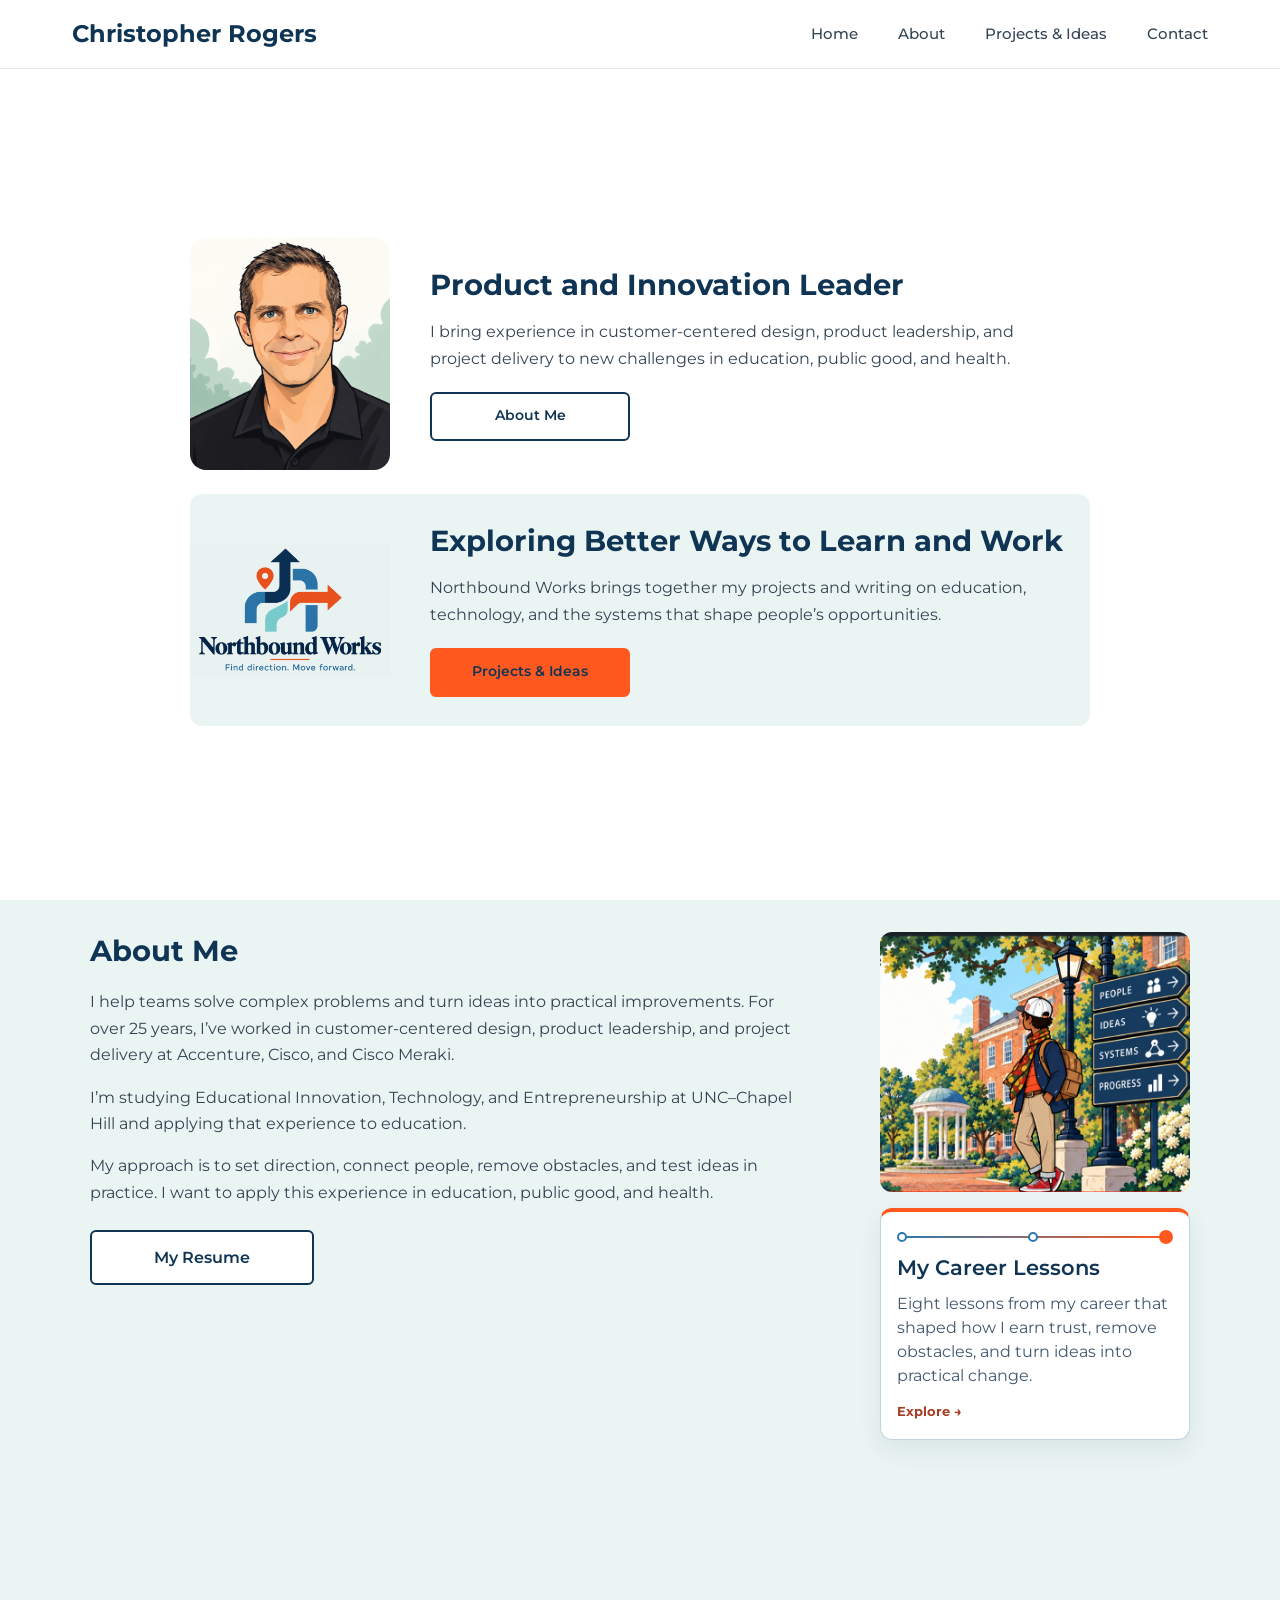
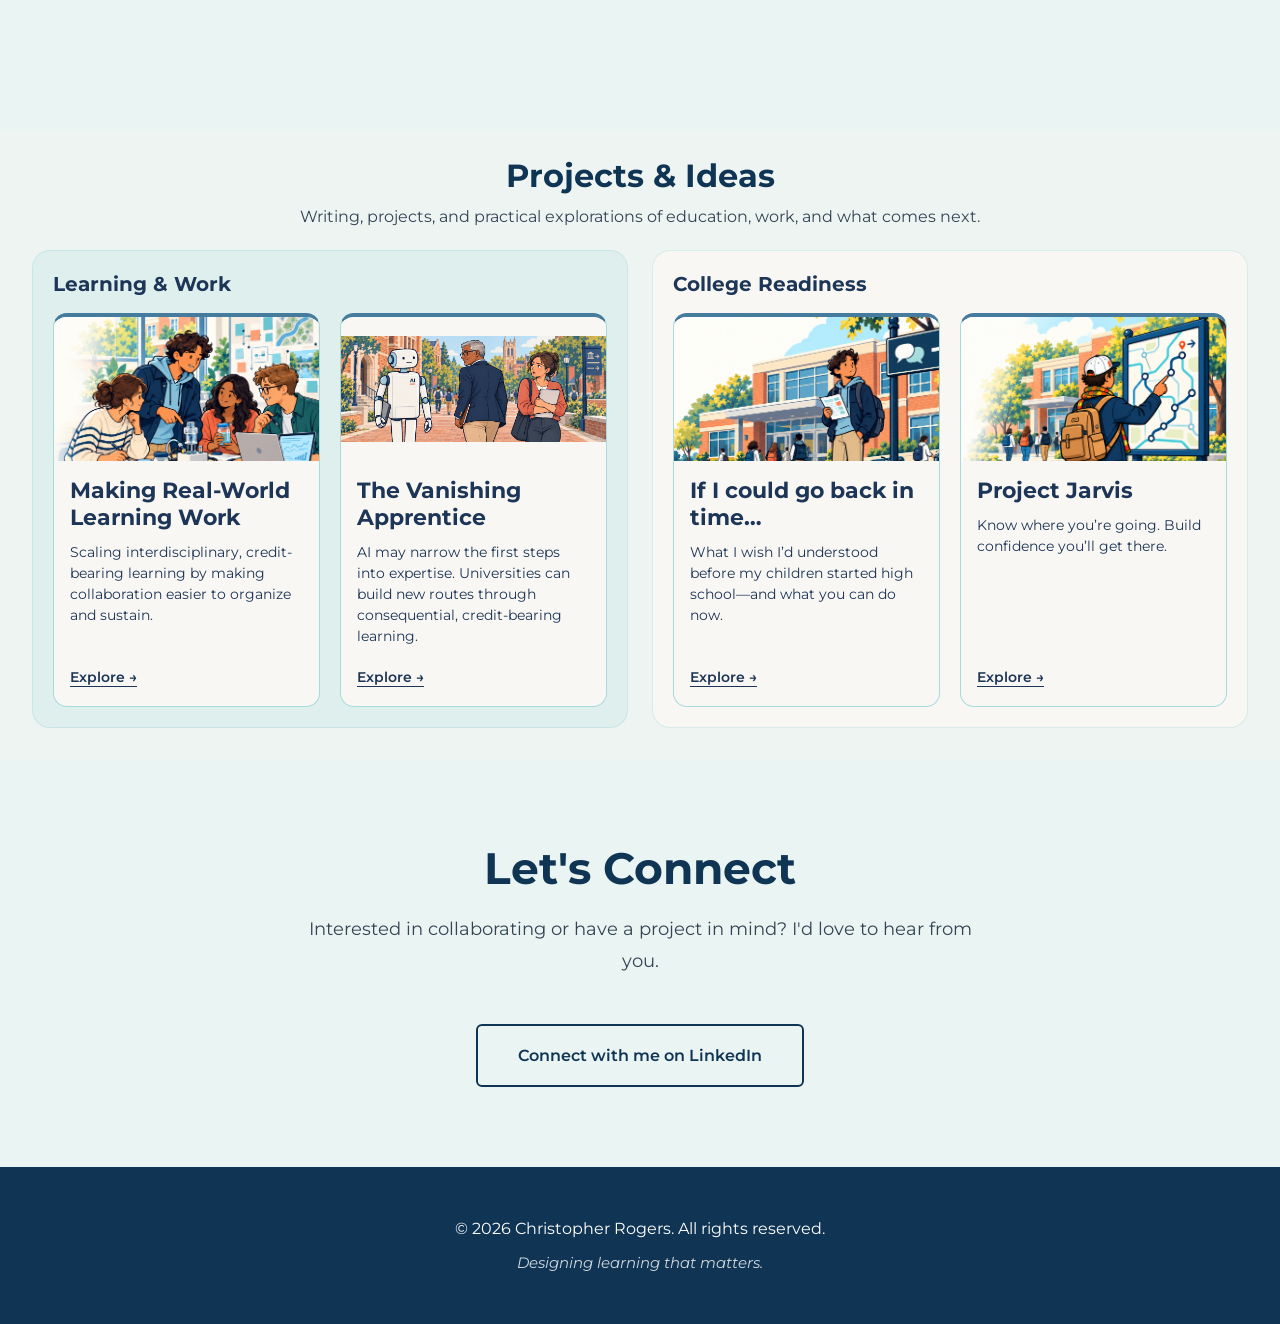
==== index.html @ 9d694666 "Remove course milestone references from portfolio and brochures" ====
<!DOCTYPE html>
<html lang="en">
<head>
    <meta charset="UTF-8">
    <meta name="viewport" content="width=device-width, initial-scale=1.0">
    <title>Christopher Rogers — Product and Innovation Leader | Northbound Works</title>
    <link rel="stylesheet" href="style.css?v=about-career-lessons-1">
    <link rel="stylesheet" href="article.css">
    <!-- Google Fonts as fallbacks -->
    <link rel="preconnect" href="https://fonts.googleapis.com">
    <link rel="preconnect" href="https://fonts.gstatic.com" crossorigin>
    <link href="https://fonts.googleapis.com/css2?family=Montserrat:wght@400;500;600;700&display=swap" rel="stylesheet">
<link rel="stylesheet" href="writing-feature.css">
<link rel="stylesheet" href="work.css?v=overview-fit-1"><link rel="stylesheet" href="real-world-learning.css"><link rel="stylesheet" href="jarvis-editorial.css"></head>
<body>
    <!-- Navigation -->
    <nav class="navbar">
        <div class="nav-container">
            <a href="#home" class="logo">Christopher Rogers</a>
            <ul class="nav-menu">
                <li><a href="#home">Home</a></li>
                <li><a href="#about">About</a></li>
                <li><a href="#work">Projects &amp; Ideas</a></li>
                <li><a href="#contact">Contact</a></li>
            </ul>
        </div>
    </nav>

    <!-- Hero Section -->
<section id="home" class="hero">
        <div class="hero-layout">
            <div class="hero-content">
                <h1 class="personal-heading">Product and Innovation Leader</h1>

                <p class="hero-subtitle">
                    I bring experience in customer-centered design, product leadership, and project delivery
                    to new challenges in education, public good, and health.
                </p>

                <div class="hero-cta">
                    <a href="#about" class="btn-secondary">About Me</a>
                </div>

            </div>

            <div class="hero-identity">
                <img src="images/Me.png" alt="Illustrated portrait of Chris Rogers" class="hero-portrait">

            </div>

                <div class="hero-brand">
                    <img src="images/New Logo. New Phrase PNG.png" alt="Northbound Works. Find direction. Move forward." class="hero-logo">
                    <div class="hero-brand-copy">
                        <h2 class="brand-heading">Exploring Better Ways to Learn and Work</h2>
                        <p>Northbound Works brings together my projects and writing on education, technology, and the systems that shape people’s opportunities.</p>
                        <div class="hero-cta">
                            <a href="#work" class="btn-primary">Projects &amp; Ideas</a>
                        </div>
                    </div>
                </div>
        </div>
    </section>

    <!-- About Section -->
<section id="about" class="about-section">
        <div class="container">
            <div class="northbound-about">
<div class="about-text">
                    <h2 class="about-heading">About Me</h2>

                    <p>I help teams solve complex problems and turn ideas into practical improvements. For over 25 years, I’ve worked in customer-centered design, product leadership, and project delivery at Accenture, Cisco, and Cisco Meraki.</p>
                    <p>I’m studying Educational Innovation, Technology, and Entrepreneurship at UNC–Chapel Hill and applying that experience to education.</p>
                    <p>My approach is to set direction, connect people, remove obstacles, and test ideas in practice. I want to apply this experience in education, public good, and health.</p>
                <div class="about-projects-cta">
                    <a href="resume.html" class="btn-secondary">My Resume</a>
                </div>
                </div>

                <div class="about-career">
                    <img src="images/New Student Pose. New Sign Labels PNG.png" alt="A student on campus beside signs for people, ideas, systems, and progress." class="about-campus" loading="lazy">
                    <a
                    href="finding-my-way-north.html"
                    class="about-journey-card"
                    aria-label="Explore My Career Lessons, eight lessons from my career"
                >
                    <span class="about-journey-route" aria-hidden="true">
                        <span></span>
                        <span></span>
                        <span></span>
                    </span>
                    <span class="about-journey-title">My Career Lessons</span>
                    <span class="about-journey-description">Eight lessons from my career that shaped how I earn trust, remove obstacles, and turn ideas into practical change.</span>
                    <span class="about-journey-cta">Explore →</span>
                    </a>
                </div>


            </div>

        </div>
    </section>
   <!-- Writing Section -->
<section id="work" class="work-section"><span id="writing" class="legacy-anchor" aria-hidden="true"></span><span id="portfolio" class="legacy-anchor" aria-hidden="true"></span><div class="container"><h2 class="section-title">Projects &amp; Ideas</h2><p class="section-description">Writing, projects, and practical explorations of education, work, and what comes next.</p><div class="work-groups">
<div class="work-group learning-work" role="group" aria-labelledby="learning-work-heading"><h3 class="work-group-heading" id="learning-work-heading">Learning &amp; Work</h3><div class="work-grid">
<article class="work-item"><a class="work-card" href="making-real-world-learning-work.html"><div class="work-image water-preview"><img src="images/real-world-learning-team.png" alt="An interdisciplinary student team collaborating on community water quality." loading="lazy"></div><div class="work-copy"><h3>Making Real-World Learning Work</h3><p>Scaling interdisciplinary, credit-bearing learning by making collaboration easier to organize and sustain.</p><span class="work-cta">Explore →</span></div></a></article>

<article class="work-item"><a class="work-card" href="the-vanishing-apprentice.html"><div class="work-image"><img src="images/vanishing-apprentice.png" alt="A senior leader turns toward AI while an early-career colleague notices the diverted attention." loading="lazy" style="object-fit:contain"></div><div class="work-copy"><h3>The Vanishing Apprentice</h3><p>AI may narrow the first steps into expertise. Universities can build new routes through consequential, credit-bearing learning.</p><span class="work-cta">Explore →</span></div></a></article>
</div></div>
<div class="work-group college-readiness" role="group" aria-labelledby="college-readiness-heading"><h3 class="work-group-heading" id="college-readiness-heading">College Readiness</h3><div class="work-grid">
<article class="work-item"><a class="work-card" href="the-counselors-dilemma.html"><div class="work-image school-preview"><img src="images/high-school-pathways.png" alt="A high school student considering their next steps." loading="lazy"></div><div class="work-copy"><h3>If I could go back in time…</h3><p>What I wish I’d understood before my children started high school—and what you can do now.</p><span class="work-cta">Explore →</span></div></a></article>
<article class="work-item"><a class="work-card" href="project-jarvis.html"><div class="work-image jarvis-preview"><img src="images/jarvis-pathways-hero.png" alt="Project Jarvis: a student navigating possible academic routes." loading="lazy"></div><div class="work-copy"><h3>Project Jarvis</h3><p>Know where you’re going. Build confidence you’ll get there.</p><span class="work-cta">Explore →</span></div></a></article>
</div></div></div></div></section>
    <!-- Portfolio Section -->


    <!-- Contact Section -->
    <section id="contact" class="contact-section">
        <div class="container">
            <h2 class="section-title">Let's Connect</h2>
            <p class="section-description">
                Interested in collaborating or have a project in mind? I'd love to hear from you.
            </p>

            <p class="contact-action">
                <a class="btn-secondary" href="https://www.linkedin.com/in/christopher-rogers-7a0619/" target="_blank" rel="noopener noreferrer">Connect with me on LinkedIn</a>
            </p>
        </div>
    </section>

    <!-- Footer -->
    <footer class="footer">
        <div class="container">
            <p>&copy; 2026 Christopher Rogers. All rights reserved.</p>
            <p class="footer-tagline">Designing learning that matters.</p>
        </div>
    </footer>

<script>
// Keep section navigation aligned with the actual responsive header height.
const siteNavigation = document.querySelector('.navbar');
new ResizeObserver(() => document.documentElement.style.setProperty('--nav-height', siteNavigation.getBoundingClientRect().height + 'px')).observe(siteNavigation, { box: 'border-box' });
</script>
</body>
</html>
---- style.css ----
/* ===========================
   COLOR PALETTE & TYPOGRAPHY
   =========================== */

:root {
    /* Northbound Works palette */
    --navy: #103554;
    --blue: #2D79AD;
    --teal: #80CDD0;
    --orange: #FF591F;
    --ivory: #FAF8F0;

    /* Connect the palette to the existing template */
    --cream: #FFFFFF;
    --beige: #EAF4F2;
    --dark-gray: #344454;
    --charcoal: var(--navy);
    --accent: var(--orange);

    /* Typography */
    --font-headline: 'Montserrat', sans-serif;
    --font-body: 'Montserrat', sans-serif;

    /* Spacing */
    --section-padding: 5rem;
    --container-width: 1200px;
}

/* ===========================
   RESET & BASE STYLES
   =========================== */

* {
    margin: 0;
    padding: 0;
    box-sizing: border-box;
}

html {
    scroll-behavior: smooth;
    font-size: 16px;
}

body {
    font-family: var(--font-body);
    color: var(--dark-gray);
    background-color: var(--cream);
    line-height: 1.7;
    overflow-x: hidden;
}

h1, h2, h3, h4, h5, h6 {
    font-family: var(--font-headline);
    color: var(--charcoal);
    line-height: 1.3;
    font-weight: 700;
}

a {
    text-decoration: none;
    color: inherit;
}

.container {
    max-width: var(--container-width);
    margin: 0 auto;
    padding: 0 2rem;
}

/* ===========================
   NAVIGATION
   =========================== */

.navbar {
    position: fixed;
    top: 0;
    left: 0;
    right: 0;
    background-color: rgba(255, 252, 242, 0.95);
    backdrop-filter: blur(10px);
    padding: 1.25rem 0;
    z-index: 1000;
    border-bottom: 1px solid rgba(64, 61, 57, 0.1);
    transition: all 0.3s ease;
}

.nav-container {
    max-width: var(--container-width);
    margin: 0 auto;
    padding: 0 2rem;
    display: flex;
    justify-content: space-between;
    align-items: center;
}

.logo {
    font-family: var(--font-headline);
    font-size: 1.5rem;
    font-weight: 700;
    color: var(--charcoal);
    transition: color 0.3s;
}

.logo:hover {
    color: var(--accent);
}

.nav-menu {
    display: flex;
    list-style: none;
    gap: 2.5rem;
}

.nav-menu a {
    font-family: var(--font-body);
    font-weight: 500;
    font-size: 0.95rem;
    color: var(--dark-gray);
    transition: color 0.3s;
    position: relative;
}

.nav-menu a::after {
    content: '';
    position: absolute;
    bottom: -5px;
    left: 0;
    width: 0;
    height: 2px;
    background-color: var(--accent);
    transition: width 0.3s;
}

.nav-menu a:hover {
    color: var(--accent);
}

.nav-menu a:hover::after {
    width: 100%;
}

/* ===========================
   HERO SECTION
   =========================== */

.hero {
    min-height: 100vh;
    display: flex;
    flex-direction: column;
    justify-content: center;
    align-items: center;
    text-align: center;
    padding: 8rem 2rem 4rem;
    background: linear-gradient(135deg, var(--cream) 0%, var(--beige) 100%);
    position: relative;
}

.hero-content {
    max-width: 900px;
}

.hero-title {
    font-size: 3.5rem;
    margin-bottom: 1.5rem;
    color: var(--charcoal);
    animation: fadeInUp 1s ease-out;
}

.hero-subtitle {
    font-size: 1.4rem;
    font-weight: 400;
    color: var(--dark-gray);
    margin-bottom: 3rem;
    animation: fadeInUp 1s ease-out 0.2s backwards;
}

.hero-cta {
    display: flex;
    gap: 1.5rem;
    justify-content: center;
    flex-wrap: wrap;
    animation: fadeInUp 1s ease-out 0.4s backwards;
}

/* Scroll Indicator */
.scroll-indicator {
    position: absolute;
    bottom: 3rem;
    left: 50%;
    transform: translateX(-50%);
    display: flex;
    flex-direction: column;
    align-items: center;
    gap: 0.5rem;
    color: var(--dark-gray);
    font-size: 0.85rem;
    opacity: 0.7;
}

.scroll-arrow {
    animation: bounce 2s infinite;
    font-size: 1.5rem;
}

@keyframes bounce {
    0%, 20%, 50%, 80%, 100% {
        transform: translateY(0);
    }
    40% {
        transform: translateY(10px);
    }
    60% {
        transform: translateY(5px);
    }
}

@keyframes fadeInUp {
    from {
        opacity: 0;
        transform: translateY(30px);
    }
    to {
        opacity: 1;
        transform: translateY(0);
    }
}

/* ===========================
   BUTTONS
   =========================== */

.btn-primary,
.btn-secondary {
    display: inline-block;
    padding: 1rem 2.5rem;
    font-family: var(--font-body);
    font-weight: 600;
    font-size: 1rem;
    border-radius: 6px;
    transition: all 0.3s ease;
    cursor: pointer;
    border: 2px solid transparent;
}

.btn-primary {
    background-color: var(--accent);
    color: var(--cream);
    border-color: var(--accent);
}

.btn-primary:hover {
    background-color: transparent;
    color: var(--accent);
    border-color: var(--accent);
}

.btn-secondary {
    background-color: transparent;
    color: var(--charcoal);
    border-color: var(--charcoal);
}

.btn-secondary:hover {
    background-color: var(--charcoal);
    color: var(--cream);
}

/* ===========================
   SECTION STYLES
   =========================== */

section {
    padding: var(--section-padding) 0;
}

.section-title {
    font-size: 2.75rem;
    margin-bottom: 1rem;
    text-align: center;
    color: var(--charcoal);
}

.section-description {
    text-align: center;
    font-size: 1.15rem;
    color: var(--dark-gray);
    max-width: 700px;
    margin: 0 auto 3rem;
}

/* ===========================
   ABOUT SECTION
   =========================== */

.about-section {
    background-color: var(--cream);
}

.about-content {
    display: grid;
    grid-template-columns: 2fr 1fr;
    gap: 4rem;
    margin-top: 3rem;
}

.about-text .lead {
    font-size: 1.35rem;
    font-weight: 500;
    color: var(--charcoal);
    margin-bottom: 1.5rem;
    line-height: 1.6;
}

.about-text p {
    margin-bottom: 1.5rem;
    font-size: 1.05rem;
}

.about-stats {
    display: flex;
    flex-direction: column;
    gap: 2rem;
}

.stat-item {
    background-color: rgba(204, 197, 185, 0.3);
    padding: 2rem;
    border-radius: 12px;
    text-align: center;
    border-left: 4px solid var(--accent);
}

.stat-number {
    display: block;
    font-family: var(--font-headline);
    font-size: 2.5rem;
    font-weight: 700;
    color: var(--accent);
    margin-bottom: 0.5rem;
}

.stat-label {
    display: block;
    font-size: 0.95rem;
    color: var(--dark-gray);
    font-weight: 500;
}

/* ===========================
   EXPERTISE SECTION
   =========================== */

.expertise-section {
    background-color: var(--beige);
}

.expertise-grid {
    display: grid;
    grid-template-columns: repeat(auto-fit, minmax(320px, 1fr));
    gap: 2rem;
    margin-top: 3rem;
}

.expertise-card {
    background-color: var(--cream);
    padding: 2.5rem;
    border-radius: 12px;
    transition: all 0.3s ease;
    border: 2px solid transparent;
}

.expertise-card:hover {
    transform: translateY(-5px);
    border-color: var(--accent);
    box-shadow: 0 10px 30px rgba(37, 36, 34, 0.1);
}

.expertise-icon {
    font-size: 3rem;
    margin-bottom: 1.5rem;
}

.expertise-card h3 {
    font-size: 1.4rem;
    margin-bottom: 1rem;
    color: var(--charcoal);
}

.expertise-card p {
    color: var(--dark-gray);
    line-height: 1.6;
}

/* Skills Section */
.skills-section {
    margin-top: 4rem;
    text-align: center;
}

.subsection-title {
    font-size: 1.8rem;
    color: var(--charcoal);
    margin-bottom: 2rem;
}

.skills-list {
    display: flex;
    flex-wrap: wrap;
    gap: 1rem;
    justify-content: center;
    max-width: 900px;
    margin: 0 auto;
}

.skill-tag {
    background-color: var(--cream);
    color: var(--dark-gray);
    padding: 0.75rem 1.5rem;
    border-radius: 50px;
    font-size: 0.95rem;
    font-weight: 500;
    border: 2px solid var(--cream);
    transition: all 0.3s ease;
}

.skill-tag:hover {
    border-color: var(--accent);
    background-color: rgba(235, 94, 40, 0.1);
}

/* ===========================
   PORTFOLIO SECTION
   =========================== */

.portfolio-section {
    background-color: var(--cream);
}

.portfolio-grid {
    display: grid;
    grid-template-columns: repeat(auto-fit, minmax(450px, 1fr));
    gap: 3rem;
    margin-top: 3rem;
}

.portfolio-item {
    background-color: var(--cream);
    border-radius: 12px;
    overflow: hidden;
    border: 2px solid var(--beige);
    transition: all 0.3s ease;
}

.portfolio-item:hover {
    transform: translateY(-8px);
    box-shadow: 0 15px 40px rgba(37, 36, 34, 0.15);
    border-color: var(--accent);
}

.portfolio-image {
    height: 250px;
    background: linear-gradient(135deg, var(--beige) 0%, var(--cream) 100%);
    display: flex;
    align-items: center;
    justify-content: center;
    border-bottom: 2px solid var(--beige);
}

.project-placeholder {
    font-size: 1.2rem;
    color: var(--dark-gray);
    opacity: 0.5;
    font-weight: 500;
}

.portfolio-content {
    padding: 2rem;
}

.portfolio-content h3 {
    font-size: 1.5rem;
    margin-bottom: 0.5rem;
    color: var(--charcoal);
}

.project-type {
    font-size: 0.9rem;
    color: var(--accent);
    font-weight: 600;
    margin-bottom: 1rem;
    text-transform: uppercase;
    letter-spacing: 0.5px;
}

.project-description {
    color: var(--dark-gray);
    margin-bottom: 1.5rem;
    line-height: 1.7;
}

.project-tags {
    display: flex;
    gap: 0.75rem;
    flex-wrap: wrap;
}

.project-tags span {
    background-color: rgba(204, 197, 185, 0.4);
    color: var(--dark-gray);
    padding: 0.4rem 1rem;
    border-radius: 20px;
    font-size: 0.85rem;
    font-weight: 500;
}

/* ===========================
   CONTACT SECTION
   =========================== */

.contact-section {
    background-color: var(--beige);
}

.contact-content {
    display: grid;
    grid-template-columns: 1fr 1.5fr;
    gap: 4rem;
    margin-top: 3rem;
}

.contact-info {
    display: flex;
    flex-direction: column;
    gap: 2rem;
}

.contact-method {
    display: flex;
    gap: 1.5rem;
    align-items: flex-start;
}

.contact-icon {
    font-size: 2rem;
    flex-shrink: 0;
}

.contact-method h4 {
    font-size: 1.1rem;
    margin-bottom: 0.5rem;
    color: var(--charcoal);
}

.contact-method a {
    color: var(--accent);
    transition: opacity 0.3s;
}

.contact-method a:hover {
    opacity: 0.7;
    text-decoration: underline;
}

/* Contact Form */
.contact-form-wrapper {
    background-color: var(--cream);
    padding: 2.5rem;
    border-radius: 12px;
    border: 2px solid rgba(64, 61, 57, 0.1);
}

.form-note {
    font-size: 0.9rem;
    color: var(--dark-gray);
    margin-bottom: 2rem;
    opacity: 0.8;
}

.form-row {
    display: grid;
    grid-template-columns: 1fr 1fr;
    gap: 1.5rem;
}

.form-group {
    margin-bottom: 1.5rem;
}

.form-group label {
    display: block;
    margin-bottom: 0.5rem;
    font-weight: 600;
    color: var(--charcoal);
}

.form-group input,
.form-group textarea {
    width: 100%;
    padding: 0.9rem;
    border: 2px solid var(--beige);
    border-radius: 6px;
    font-family: var(--font-body);
    font-size: 1rem;
    background-color: var(--cream);
    color: var(--dark-gray);
    transition: border-color 0.3s;
}

.form-group input:focus,
.form-group textarea:focus {
    outline: none;
    border-color: var(--accent);
}

.contact-form button {
    width: 100%;
    border: none;
}

/* ===========================
   FOOTER
   =========================== */

.footer {
    background-color: var(--charcoal);
    color: var(--cream);
    padding: 2.5rem 0;
    text-align: center;
}

.footer p {
    margin: 0.5rem 0;
}

.footer-tagline {
    font-style: italic;
    opacity: 0.8;
    font-size: 0.95rem;
}

/* ===========================
   RESPONSIVE DESIGN
   =========================== */

@media (max-width: 1024px) {
    .about-content,
    .contact-content {
        grid-template-columns: 1fr;
    }
    
    .portfolio-grid {
        grid-template-columns: 1fr;
    }
}

@media (max-width: 768px) {
    :root {
        --section-padding: 3rem;
    }
    
    .nav-menu {
        gap: 1.5rem;
        font-size: 0.9rem;
    }
    
    .hero-title {
        font-size: 2.5rem;
    }
    
    .hero-subtitle {
        font-size: 1.15rem;
    }
    
    .section-title {
        font-size: 2.2rem;
    }
    
    .expertise-grid {
        grid-template-columns: 1fr;
    }
    
    .form-row {
        grid-template-columns: 1fr;
    }
    
    .about-stats {
        flex-direction: row;
        flex-wrap: wrap;
    }
    
    .stat-item {
        flex: 1;
        min-width: 150px;
    }
}

@media (max-width: 480px) {
    .hero {
        padding: 6rem 1.5rem 3rem;
    }
    
    .hero-title {
        font-size: 2rem;
    }
    
    .hero-cta {
        flex-direction: column;
        align-items: center;
        width: 100%;
    }
    
    .btn-primary,
    .btn-secondary {
        width: 100%;
    }
    
    .nav-menu {
        flex-wrap: wrap;
        justify-content: center;
        gap: 1rem;
    }
}
/* Northbound finishing touches */
.navbar {
    background-color: rgba(255, 255, 255, 0.97);
    border-bottom-color: #DFE9EC;
}

.hero {
    background: #FFFFFF;
}

.about-section {
    background-color: var(--ivory);
}

.stat-item,
.project-tags span {
    background-color: #EAF4F2;
}

.stat-number,
.project-type,
.contact-method a,
.nav-menu a:hover {
    color: #23658F;
}

.btn-primary {
    color: var(--navy);
}

.btn-primary:hover {
    background-color: var(--navy);
    border-color: var(--navy);
    color: #FFFFFF;
}

.skill-tag:hover {
    background-color: #EAF4F2;
}

a:focus-visible,
button:focus-visible {
    outline: 3px solid var(--blue);
    outline-offset: 4px;
}
/* Northbound opening layout */
.hero {
    min-height: auto;
    padding: 8rem 2rem 3rem;
    text-align: left;
}

.hero-layout {
    display: grid;
    grid-template-columns: minmax(0, 0.9fr) minmax(0, 1.1fr);
    align-items: center;
    gap: 3rem;
    width: 100%;
    max-width: var(--container-width);
    margin: 0 auto;
}

.hero-content {
    min-width: 0;
}

.brand-heading {
    margin: 0 0 1.5rem;
    line-height: 1;
}

.hero-logo {
    display: block;
    width: 100%;
    height: auto;
}

.hero-subtitle {
    font-size: 1.1rem;
    line-height: 1.7;
    margin-bottom: 1.5rem;
    animation: none;
}

.hero-cta {
    justify-content: center;
    gap: 1rem;
    animation: none;
}

.hero-cta a {
    display: flex;
    align-items: center;
    justify-content: center;
    width: 15rem;
    max-width: 100%;
    padding: 0.9rem 1.5rem;
    text-align: center;
}

.hero-art {
    display: block;
    width: 100%;
    height: auto;
    border-radius: 16px;
}

section[id] {
    scroll-margin-top: 6rem;
}

/* Stack the layout on smaller screens */
@media (max-width: 800px) {
    .navbar {
        position: sticky;
    }

    .nav-container {
        flex-direction: column;
        gap: 0.75rem;
    }

    .nav-menu {
        flex-wrap: wrap;
        justify-content: center;
        gap: 0.6rem 1.2rem;
    }

    .hero {
        padding: 2rem 1.5rem 3rem;
    }

    .hero-layout {
        grid-template-columns: 1fr;
        gap: 2rem;
    }

    .hero-logo {
        max-width: 450px;
        margin: 0 auto;
    }

    section[id] {
        scroll-margin-top: 10rem;
    }
}
/* Northbound About section */
.northbound-about .about-text .about-statement {
    font-family: var(--font-body);
    font-size: 1.05rem;
    font-weight: 700;
    line-height: 1.7;
    color: var(--navy);
    margin-bottom: 1.5rem;
}

.northbound-about .about-text .about-closing {
    border-left: 3px solid var(--orange);
    padding-left: 1rem;
    margin-top: 1.5rem;
    font-family: var(--font-headline);
    font-size: clamp(1.2rem, 2.5vw, 1.5rem);
    font-weight: 600;
    line-height: 1.45;
    color: var(--navy);
}

.northbound-about {
    display: grid;
    grid-template-columns: minmax(0, 320px) minmax(0, 1fr);
    grid-template-areas:
        "portrait copy"
        "journey copy"
        "journey projects";
    column-gap: 3rem;
    row-gap: 1.25rem;
    align-items: start;
}

.about-portrait {
    grid-area: portrait;
    display: block;
    width: 100%;
    height: auto;
    border-radius: 16px;
}

.northbound-about .about-text {
    grid-area: copy;
}

.about-projects-cta {
    display: flex;
    flex-wrap: wrap;
    gap: 1rem;
    grid-area: projects;
    align-self: end;
    justify-self: start;
}

.about-journey-card {
    grid-area: journey;
    align-self: end;
    display: flex;
    flex-direction: column;
    align-items: flex-start;
    gap: 0.75rem;
    padding: 1.25rem;
    color: var(--navy);
    text-decoration: none;
    background: #FFFFFF;
    border: 1px solid #BFD4DC;
    border-top: 4px solid var(--orange);
    border-radius: 12px;
    box-shadow: 0 10px 24px rgba(29, 53, 87, 0.08);
    transition: transform 180ms ease, box-shadow 180ms ease, border-color 180ms ease;
}

.about-journey-card:hover {
    color: var(--navy);
    border-color: var(--blue);
    border-top-color: var(--orange);
    transform: translateY(-2px);
    box-shadow: 0 14px 30px rgba(29, 53, 87, 0.13);
}

.about-journey-label {
    font-size: 0.68rem;
    font-weight: 700;
    line-height: 1.35;
    letter-spacing: 0.09em;
    color: #23658F;
}

.about-journey-route {
    position: relative;
    display: flex;
    align-items: center;
    justify-content: space-between;
    width: 100%;
    min-height: 18px;
}

.about-journey-route::before {
    content: '';
    position: absolute;
    top: 50%;
    right: 5px;
    left: 5px;
    height: 2px;
    background: linear-gradient(90deg, var(--blue), var(--orange));
    transform: translateY(-50%);
}

.about-journey-route span {
    position: relative;
    z-index: 1;
    width: 10px;
    height: 10px;
    background: #FFFFFF;
    border: 2px solid var(--blue);
    border-radius: 50%;
}

.about-journey-route span:last-child {
    width: 14px;
    height: 14px;
    background: var(--orange);
    border-color: var(--orange);
}

.about-journey-title {
    font-family: var(--font-headline);
    font-size: 1.35rem;
    font-weight: 600;
    line-height: 1.2;
}

.about-journey-description {
    font-size: 0.86rem;
    line-height: 1.55;
    color: #40576E;
}

.about-journey-cta {
    margin-top: 0.15rem;
    font-size: 0.82rem;
    font-weight: 700;
    color: #A63E25;
}

.about-heading {
    font-size: 2.75rem;
    margin-bottom: 1.25rem;
    color: var(--navy);
}

.northbound-about .about-text p:last-child {
    margin-bottom: 0;
}

.approach-grid {
    display: grid;
    grid-template-columns: repeat(3, minmax(0, 1fr));
    gap: 1.5rem;
    margin-top: 3rem;
}

.approach-card {
    background: #FFFFFF;
    border-top: 4px solid var(--blue);
    border-radius: 12px;
    padding: 1.75rem;
}

.approach-card:nth-child(2) {
    border-top-color: var(--teal);
}

.approach-card:nth-child(3) {
    border-top-color: var(--orange);
}

.approach-card h3 {
    color: var(--navy);
    font-size: 1.75rem;
    margin-bottom: 0.75rem;
}

.approach-card p {
    font-size: 1rem;
    line-height: 1.7;
}

@media (max-width: 800px) {
    .northbound-about {
        grid-template-columns: 1fr;
        grid-template-areas:
            "portrait"
            "copy"
            "journey"
            "projects";
        gap: 2rem;
    }

    .about-portrait {
        max-width: 300px;
        margin: 0 auto;
    }

    .about-heading {
        font-size: 2.2rem;
    }

    .about-journey-card {
        width: 100%;
        max-width: 420px;
        margin: 0 auto;
    }

    .about-projects-cta {
        justify-self: center;
    }

    .approach-grid {
        grid-template-columns: 1fr;
    }
}
/* Compact desktop layout */
/* Northbound typography and balanced layout */
:root {
    --font-headline: 'Montserrat', sans-serif;
    --font-body: 'Montserrat', sans-serif;
}

.about-section {
    background: #EAF4F2;
}

.about-heading {
    font-size: 2rem;
}

.approach-card {
    background: #FFFFFF;
}

@media (min-width: 1000px) {
    #about { min-height: calc(100svh - 6rem); }

    .navbar {
        padding: 0.85rem 0;
    }

    .hero {
        padding: 6.5rem 2rem 2.5rem;
    }

    .hero-layout {
        max-width: 1100px;
        grid-template-columns: minmax(0, 1fr) minmax(0, 1fr);
        gap: 3rem;
    }

    .hero-logo {
        max-width: 330px;
        margin: 0 auto;
    }

    .brand-heading {
        margin-bottom: 1.25rem;
    }

    .hero-art {
        width: 100%;
        max-width: 480px;
        justify-self: center;
    }

    .hero-subtitle {
        font-size: 1rem;
        line-height: 1.65;
        margin-bottom: 1.25rem;
    }

    .hero-cta {
        justify-content: center;
    }

    .hero-cta a {
        padding: 0.8rem 1.25rem;
    }

    .about-section {
        padding: 2.5rem 0;
    }

    .northbound-about {
        grid-template-columns: 220px minmax(0, 1fr);
        column-gap: 2.5rem;
        row-gap: 1.25rem;
    }

    .about-heading {
        font-size: 2rem;
        margin-bottom: 1rem;
    }

    .northbound-about .about-text .about-statement,
    .northbound-about .about-text p {
        font-size: 1rem;
        line-height: 1.65;
        margin-bottom: 1rem;
    }

    .approach-grid {
        margin-top: 2rem;
        gap: 1.5rem;
    }

    .approach-card {
        padding: 1.5rem;
    }

    .approach-card h3 {
        font-size: 1.5rem;
        margin-bottom: 0.5rem;
    }

    .approach-card p {
        font-size: 0.95rem;
        line-height: 1.6;
    }
}
/* Ideas & Explorations */
.writing-section {
    background: #EAF4F2;
    padding: 3rem 0;
}

.writing-grid {
    display: grid;
    grid-template-columns: repeat(3, minmax(0, 1fr));
    gap: 1.5rem;
}

.writing-card {
    display: flex;
    flex-direction: column;
    background: #FFFFFF;
    border-top: 4px solid var(--blue);
    border-radius: 12px;
    padding: 1.75rem;
}

.writing-card:nth-child(2) {
    border-top-color: var(--teal);
}

.writing-card:nth-child(3) {
    border-top-color: var(--orange);
}

.writing-card .writing-label {
    color: #23658F;
    font-size: 0.75rem;
    font-weight: 600;
    letter-spacing: 0.04em;
    text-transform: uppercase;
    margin-bottom: 0.75rem;
}

.writing-card h3 {
    color: var(--navy);
    font-size: 1.45rem;
    margin-bottom: 1rem;
}

.writing-card p {
    margin-bottom: 1.25rem;
}

.writing-status,
.writing-link {
    margin-top: auto;
    padding-top: 0.5rem;
    font-size: 0.9rem;
}

.writing-status {
    color: var(--dark-gray);
    font-style: italic;
}

.writing-link {
    color: #23658F;
    font-weight: 600;
    text-decoration: underline;
    text-underline-offset: 4px;
}

@media (max-width: 800px) {
    .writing-grid {
        grid-template-columns: 1fr;
    }
}

/* Paired About actions retain the career-card bottom alignment. */
.about-projects-cta a { width: 15.5rem; max-width: 100%; display: flex; align-items: center; justify-content: center; text-align: center; padding: 1rem 1.25rem; }
.about-projects-cta .btn-secondary { background-color: #FFFFFF; }
.about-projects-cta .btn-secondary:hover { background-color: var(--navy); }
@media (max-width: 800px) { .about-projects-cta { justify-content: center; } }
/* Lead with Chris while keeping Northbound Works in the first view. */
.hero .personal-heading { font-size: clamp(2rem, 4vw, 3.25rem); line-height: 1.12; margin: 0 0 1rem; }
.hero .professional-title { font-size: clamp(1.1rem, 2vw, 1.5rem); font-weight: 700; line-height: 1.35; margin: 0 0 1.25rem; }
.hero-identity { display: grid; justify-items: center; gap: 1rem; }
.hero-portrait { display: block; width: min(100%, 240px); height: auto; border-radius: 16px; }
.hero-brand { max-width: 320px; text-align: center; }
.hero-brand .hero-logo { max-width: 240px; margin: 0 auto; }
.hero-brand p { font-size: .875rem; line-height: 1.5; margin: .5rem 0 0; }
.contact-action { text-align: center; }
.contact-action a { display: inline-block; }
@media (min-width: 1000px) {
    .hero .hero-layout { grid-template-columns: minmax(0, 1.3fr) minmax(0, .7fr); }
}
@media (max-width: 800px) {
    .hero .personal-heading, .hero .professional-title { text-align: center; }
    body #home.hero { scroll-margin-top: 10rem; min-height: calc(100svh - 10rem); }
    .hero-identity { grid-template-columns: minmax(0, 1fr) minmax(0, 1.5fr); align-items: center; gap: 1rem; }
    .hero-portrait { max-width: 140px; }
    .hero-brand .hero-logo { max-width: 160px; }
    .hero-brand p { font-size: .75rem; }
    .hero .hero-subtitle { font-size: 1rem; line-height: 1.6; }
}
@media (max-width: 480px) {
    .navbar .logo { font-size: 1.2rem; }
}
/* Keep the complete About overview visible in shorter desktop windows. */
@media (min-width: 1000px) and (max-height: 800px) {
    #about { padding: 1rem 0; scroll-margin-top: 4.5rem; min-height: calc(100svh - 4.5rem); }
    #about .northbound-about { grid-template-columns: 180px minmax(0, 1fr); column-gap: 2rem; row-gap: .75rem; }
    #about .about-heading { font-size: 1.75rem; margin-bottom: .6rem; }
    #about .about-text p { font-size: .9375rem; line-height: 1.55; margin-bottom: .75rem; }
    #about .about-text .about-statement { font-size: .9375rem; line-height: 1.55; margin-bottom: .75rem; }
    #about .about-text .about-closing { font-size: 1.25rem; line-height: 1.4; margin-top: 1rem; margin-bottom: 0; }
    #about .about-journey-card { padding: .85rem; gap: .5rem; }
    #about .about-journey-title { font-size: 1.1rem; }
    #about .about-journey-description { font-size: .8rem; line-height: 1.45; }
    #about .about-journey-label { font-size: .6rem; }
    #about .about-projects-cta a { padding-top: .7rem; padding-bottom: .7rem; }
}
/* Review layout: one introduction, connected actions, and a compact career card. */
.hero .hero-layout { max-width: 1100px; grid-template-columns: minmax(0, 1fr) 240px; align-items: start; gap: 4rem; }
.hero .personal-heading { font-size: clamp(1.8rem, 3vw, 2.5rem); line-height: 1.2; max-width: 22ch; margin-bottom: 1.25rem; text-align: left; }
.hero .hero-subtitle { max-width: 58ch; }
.hero .hero-cta { justify-content: flex-start; align-items: flex-start; gap: .8rem; }
.hero .hero-cta a, #about .about-projects-cta a { width: 14rem; padding: .75rem 1rem; }
.hero .hero-identity { display: block; }
.hero .hero-portrait { width: 100%; max-width: 240px; }
.hero .hero-brand { display: flex; align-items: center; gap: 1.25rem; max-width: 470px; text-align: left; margin-top: 2rem; padding-top: 1.25rem; border-top: 1px solid #D5E3E6; }
.hero .hero-brand .hero-logo { width: 150px; max-width: 40%; margin: 0; flex-shrink: 0; }
.hero .hero-brand p { font-size: .875rem; margin: 0; }
body #about { scroll-margin-top: var(--nav-height, 5rem); min-height: calc(100svh - var(--nav-height, 5rem)); padding: 2.5rem 0; }
#about .northbound-about { max-width: 1100px; margin: 0 auto; grid-template-columns: minmax(0, 1fr) 310px; grid-template-areas: 'copy journey'; gap: 3rem; align-items: start; }
#about .about-text { max-width: 65ch; }
#about .about-heading { font-size: 1.8rem; margin-bottom: 1.25rem; }
#about .about-text p { font-size: 1rem; line-height: 1.65; margin-bottom: 1rem; }
#about .about-projects-cta { margin-top: 1.5rem; justify-content: flex-start; gap: .8rem; }
#about .about-journey-card { align-self: start; padding: 1.5rem; gap: 1rem; }
#about .about-journey-title { font-size: 1.4rem; }
#about .about-journey-description { font-size: .95rem; line-height: 1.6; }
@media (max-width: 800px) {
    body #home.hero { scroll-margin-top: var(--nav-height, 10rem); }
    .hero .hero-layout { grid-template-columns: minmax(0, 1fr) 140px; gap: 1.5rem; }
    #about .northbound-about { grid-template-columns: minmax(0, 1fr) 250px; gap: 2rem; }
}
@media (max-width: 600px) {
    .hero .hero-layout { grid-template-columns: 1fr; gap: 1.5rem; }
    .hero .hero-identity { display: block; max-width: 140px; }
    .hero .hero-content { display: grid; grid-template-columns: 1fr; }
    #about .northbound-about { grid-template-columns: 1fr; grid-template-areas: 'copy' 'journey'; }
    #about .about-journey-card { max-width: 360px; }
}
/* Matching personal and Northbound Works introductions. */
.hero .hero-layout { max-width: 900px; grid-template-columns: 200px minmax(0, 1fr); grid-template-areas: 'portrait intro' 'brand brand'; column-gap: 2.5rem; row-gap: 1.5rem; align-items: center; }
.hero .hero-content { grid-area: intro; display: block; }
.hero .hero-identity { grid-area: portrait; max-width: none; }
.hero .hero-portrait { max-width: 200px; }
.hero .personal-heading, .hero .brand-heading { max-width: none; font-size: clamp(1.45rem, 2.25vw, 1.8rem); line-height: 1.25; margin: 0 0 1rem; text-align: left; text-wrap: balance; color: var(--navy, #103654); }
.hero .hero-subtitle, .hero .hero-brand p { max-width: 58ch; font-size: 1rem; line-height: 1.65; margin: 0 0 1.25rem; }
.hero .hero-cta { flex-direction: row; align-items: stretch; }
.hero .hero-cta a { width: 12.5rem; padding: .65rem .85rem; font-size: .875rem; }
.hero .hero-brand { grid-area: brand; display: grid; grid-template-columns: 200px minmax(0, 1fr); column-gap: 2.5rem; width: 100%; min-height: 232px; max-width: none; margin: 0; padding: 1.25rem 0; border: 0; border-radius: 12px; background: #EAF4F2; position: relative; }
.hero .hero-brand .hero-logo { width: 200px; max-width: 100%; mix-blend-mode: multiply; }
@media (max-width: 800px) {
    .hero .hero-layout, .hero .hero-brand { grid-template-columns: 160px minmax(0, 1fr); gap: 1.5rem; }
    .hero .hero-cta a { width: 11rem; }
}
@media (max-width: 600px) {
    .hero .hero-layout { grid-template-columns: 1fr; grid-template-areas: 'portrait' 'intro' 'brand'; gap: 1.25rem; }
    .hero .hero-identity { justify-self: start; }
    .hero .hero-portrait { max-width: 110px; }
    .hero .hero-brand { grid-template-columns: 1fr; padding: 1rem; gap: 1rem; min-height: 0; }
    .hero .hero-brand .hero-logo { width: 110px; }
    .hero .hero-cta a { max-width: 100%; }
}

/* Pair the campus illustration with lessons behind the career history. */
body #about { padding: 2rem 0; }
#about .about-career { grid-area: journey; display: grid; gap: 1rem; }
#about .about-campus { display: block; width: 100%; height: auto; border-radius: 12px; }
#about .about-career .about-journey-card { grid-area: auto; padding: 1rem; gap: .65rem; }
#about .about-career .about-journey-title { font-size: 1.3rem; }
#about .about-career .about-journey-description { font-size: 1rem; line-height: 1.5; }
@media (max-width: 600px) {
    #about .about-career { width: 100%; max-width: 360px; }
    #about .about-career .about-journey-card { max-width: none; }
}
---- article.css ----
/* Article and portfolio additions using the existing Northbound brand. */
.skip-link { position: absolute; left: 1rem; top: -8rem; z-index: 1100; background: white; color: var(--navy); padding: 1rem; }
.skip-link:focus { top: 1rem; }
.article-header { max-width: 1040px; margin: auto; padding: 6rem 2rem 1.5rem; text-align: center; }
.article-brand { display: block; width: 150px; margin: 0 auto 1rem; }
.article-brand img { display: block; width: 100%; height: auto; }
.eyebrow { display: block; color: #23658F; font-size: .78rem; font-weight: 600; letter-spacing: .08em; text-transform: uppercase; margin-bottom: 1rem; }
.article-header h1 { font-size: clamp(2rem, 4vw, 3rem); max-width: 800px; margin: auto; text-wrap: balance; }
.article-deck { max-width: 760px; font-size: 1.05rem; margin: .85rem auto; }
.byline { font-size: .9rem; }
.article-contents { display: flex; flex-wrap: wrap; justify-content: center; gap: .5rem 1.25rem; margin: 1rem 0 0; font-size: .85rem; }
.article-contents a, .essay a { color: #23658F; text-decoration: underline; text-underline-offset: 4px; }
.essay { max-width: 880px; margin: 0 auto; padding: 0 2rem 3rem; line-height: 1.6; }
.essay p { margin: 0 0 .85rem; }
.essay h2 { font-size: clamp(1.6rem, 3vw, 2rem); margin: 2rem 0 1rem; }
.essay h3 { font-size: 1.35rem; margin: 1.5rem 0 .75rem; }
.article-page [id] { scroll-margin-top: 7rem; }
.paradigm-shift { background: var(--navy); color: white; padding: 1.75rem; border-left: 6px solid var(--teal); border-radius: 0 12px 12px 0; font-family: var(--font-headline); font-size: clamp(1.6rem, 3vw, 2rem); line-height: 1.4; }
.comparison-wrap { overflow-x: auto; margin: 1.5rem 0; border: 1px solid #B8CCD3; border-radius: 12px; }
.comparison-wrap table { width: 100%; border-collapse: collapse; text-align: left; font-size: .95rem; }
.comparison-wrap caption { text-align: left; font-weight: 600; padding: 1.25rem; color: var(--navy); background: var(--ivory); }
.comparison-wrap th { background: var(--navy); color: white; width: 50%; }
.comparison-wrap th, .comparison-wrap td { padding: .9rem 1rem; vertical-align: top; }
.comparison-wrap td { border-top: 1px solid #B8CCD3; }
.comparison-wrap td:nth-child(2) { background: #EAF4F2; font-weight: 500; }
.planning-map { background: var(--ivory); border: 1px solid #B8CCD3; padding: 1.25rem; border-radius: 12px; margin: 2rem 0; }
.planning-map h2 { margin: 0 0 1.5rem; font-size: 1.8rem; }
.planning-stages { display: grid; grid-template-columns: repeat(2, minmax(0, 1fr)); gap: 1rem; list-style: none; }
.planning-stages li { background: white; border-top: 5px solid var(--blue); padding: 1.25rem; border-radius: 8px; }
.planning-stages li:nth-child(2) { border-color: var(--teal); }
.planning-stages li:nth-child(3) { border-color: var(--orange); }
.planning-stages li:nth-child(4) { border-color: var(--navy); }
.stage-number { color: #23658F; font-weight: 700; font-size: .85rem; }
.planning-stages h3 { margin: .4rem 0 .75rem; }
.planning-stages p { font-size: .9rem; margin-bottom: .8rem; }
.planning-stages .stage-question { color: var(--navy); font-weight: 600; margin: 0; }
.planning-map .map-return { margin: 1.25rem 0 0; padding-top: 1rem; border-top: 2px solid var(--teal); font-size: .9rem; }
.advice-list { padding-left: 1.5rem; }
.advice-list li { padding-left: .5rem; margin: 0 0 .85rem; }
.advice-list li::marker { color: #23658F; font-weight: 700; }
.article-back { margin-top: 3rem !important; border-top: 1px solid #B8CCD3; padding-top: 1.5rem; }
.counselor-card { border-top: 5px solid var(--blue); }
.counselor-card h4 { margin: 1.5rem 0 .65rem; font-size: 1.15rem; }
.counselor-card .writing-link { display: inline-block; }
.artifact-subtitle { font-style: italic; }
@media (max-width: 800px) {
    .article-header { padding-top: 1.25rem; }
    .article-page [id] { scroll-margin-top: 11rem; }
}
@media (max-width: 540px) {
    .essay, .article-header { padding-left: 1.25rem; padding-right: 1.25rem; }
    .planning-stages { grid-template-columns: 1fr; }
    .planning-map { padding: 1rem; }
    .comparison-wrap th, .comparison-wrap td { padding: .8rem; overflow-wrap: anywhere; }
    .comparison-wrap table { font-size: .85rem; }
}
@media (prefers-reduced-motion: reduce) {
    html { scroll-behavior: auto; }
    *, *::before, *::after { animation: none !important; transition: none !important; }
}
@media print {
    .navbar, .article-contents, .skip-link, .article-back { display: none; }
    .article-header { padding-top: 0; }
    .essay { max-width: none; }
    .planning-map, tr { break-inside: avoid; }
}
---- writing-feature.css ----
/* Image-led Writing card and a distinct full-essay destination. */
.writing-feature { padding: 0; overflow: hidden; background: #F8F7F3; border-top: 4px solid #457B9D; }
.writing-feature-image { display: block; height: 210px; overflow: hidden; background: #F8F7F3; }
.writing-feature-image img { display: block; width: 100%; height: 100%; object-fit: cover; object-position: 80% 22%; transform: scale(1.4); transform-origin: 80% 20%; }
.writing-feature-copy { display: flex; flex-direction: column; flex: 1; padding: 1.5rem; }
.writing-feature-copy h3 { font-size: 1.65rem; line-height: 1.22; text-wrap: balance; color: #1D3557; }
.writing-feature-copy .writing-label { color: #1D3557; }
.writing-feature-copy .writing-link { color: #1D3557; }
.writing-feature-copy h3 a:hover { text-decoration: underline; text-underline-offset: 4px; }
.writing-feature-subtitle { color: #1D3557; font-size: .98rem; line-height: 1.6; }
.standalone-essay { max-width: 1000px; margin: 6rem auto 2rem; background: #F8F7F3; border: 1px solid #A8DADC; border-radius: 16px; overflow: hidden; }
.essay-cover { display: grid; grid-template-columns: 1fr 1fr; align-items: center; margin-bottom: 2rem; }
.essay-cover-image { grid-column: 2; grid-row: 1; height: 330px; overflow: hidden; }
.essay-cover-image img { width: 100%; height: 100%; object-fit: cover; transform: scale(1.35); transform-origin: 80% 15%; }
.essay-cover-copy { grid-column: 1; grid-row: 1; padding: 2rem; }
.essay-cover h1 { font-size: 2.6rem; line-height: 1.12; text-wrap: balance; }
.essay-cover-copy p { margin: 1rem 0; }
.essay-subtitle { font: 1.1rem/1.5 var(--font-headline); }
.essay-cover a,.essay-bottom a { color: #1D3557; text-decoration: underline; text-underline-offset: 3px; font-size: .9rem; }
.essay-bottom { display: flex; flex-wrap: wrap; justify-content: space-between; gap: 1rem; padding: 1.5rem 2rem; border-top: 1px solid #A8DADC; }
@media(max-width:800px) { .standalone-essay { margin: 1rem; } .essay-cover { grid-template-columns: 1fr; } .essay-cover-image { grid-column: 1; grid-row: 1; height: 220px; } .essay-cover-copy { grid-column: 1; grid-row: 2; } }
@media print { .standalone-essay { border: none; margin: 0; } .essay-bottom { display: none; } }
---- work.css ----
/* Shared home for projects and writing, in the Brand Brief V1 palette. */
#home.hero { min-height: 100svh; scroll-margin-top: 0; }
.work-section { background: #edf4f2; position: relative; }
.legacy-anchor { position: absolute; top: 0; scroll-margin-top: 8rem; }
.work-groups { display: grid; gap: 1.5rem; }
.work-group { min-width: 0; padding: 1.25rem; border: 1px solid #a8dadc66; border-radius: 18px; }
.learning-work { background: #a8dadc33; }
.college-readiness { background: #F8F7F3; }
.work-group-heading { font-size: 1.25rem; color: #1D3557; margin-bottom: 1rem; }
.work-grid { display: grid; grid-template-columns: repeat(2,minmax(0,1fr)); gap: 2rem; align-items: start; }
.work-item { min-width: 0; }
.work-card { display: flex; flex-direction: column; color: #1D3557; background: #F8F7F3; border: 1px solid #A8DADC; border-top: 4px solid #457B9D; border-radius: 14px; overflow: hidden; min-height: 530px; transition: box-shadow .2s; }
.work-card:hover { box-shadow: 0 8px 24px #1d35571a; }
.work-card:focus-visible { outline: 3px solid #1D3557; outline-offset: 5px; }
.work-image { height: 240px; overflow: hidden; background: #F8F7F3; }
.work-image img { display: block; width: 100%; height: 100%; object-fit: cover; }
.school-preview img { object-position: 80% 20%; transform: scale(1.4); transform-origin: 80% 20%; }
.jarvis-preview img { object-position: top center; }
.work-copy { padding: 1.5rem; display: flex; flex-direction: column; flex: 1; }
.work-label { font-size: .72rem; text-transform: uppercase; letter-spacing: .06em; font-weight: 600; margin-bottom: .8rem; color: #1D3557; }
.work-copy h3 { font-size: 1.8rem; color: #1D3557; line-height: 1.2; margin: 0 0 1rem; }
.work-copy p:not(.work-label) { font-size: 1rem; line-height: 1.55; margin-bottom: 1rem; }
.work-cta { text-decoration: underline; text-underline-offset: 4px; font-weight: 600; margin-top: auto; padding-top: .5rem; }
.work-related { padding: 1rem .5rem; font-size: .9rem; color: #1D3557; }
.work-related>a { text-decoration: underline; text-underline-offset: 4px; }
.work-related details { margin-top: 1rem; }
.work-related summary { cursor: pointer; font-weight: 600; }
.work-related h4 { margin: 1rem 0 .5rem; }
.work-related p { margin-bottom: .8rem; }
.other-work { margin-top: 2rem; }
.jarvis-page { --navy:#1D3557; --charcoal:#1D3557; --dark-gray:#1D3557; --blue:#457B9D; --teal:#A8DADC; --orange:#E76F51; --cream:#F8F7F3; --font-headline:'Montserrat', sans-serif; --font-body:'Montserrat',sans-serif; background:#edf4f2; }
.jarvis-page .navbar { background: #F8F7F3; border-bottom-color: #A8DADC; }
.jarvis-sheet { max-width: 920px; margin: 6rem auto 2rem; border: 1px solid #A8DADC; border-radius: 14px; background: #F8F7F3; overflow: hidden; }
.jarvis-heading { text-align: center; padding: 1.25rem 1.5rem .75rem; }
.jarvis-heading .work-label { margin-bottom: .35rem; }
.jarvis-heading h1 { font-size: 2.25rem; margin-bottom: .35rem; }
.jarvis-heading>p:last-child { font-size: 1rem; }
.jarvis-figure { margin: 0 auto; text-align: center; padding: 0 1rem 1rem; }
.jarvis-figure>a { display: inline-block; max-width: 100%; }
.jarvis-figure img { display: block; width: auto; max-width: 100%; max-height: min(760px,calc(100svh - 320px)); height: auto; object-fit: contain; margin: auto; }
.jarvis-figure figcaption { font-size: .8rem; padding-top: .5rem; }
.jarvis-page a { text-underline-offset: 4px; }
.jarvis-figure figcaption a,.jarvis-related a { text-decoration: underline; }
.jarvis-content { padding: 1.5rem 2rem; border-top: 1px solid #A8DADC; }
.jarvis-content h2 { font-size: 1.5rem; margin-bottom: .7rem; }
.jarvis-content>p { margin-bottom: 1rem; }
.jarvis-steps { display: grid; grid-template-columns: repeat(2,minmax(0,1fr)); gap: 1rem; padding: 0; list-style: none; counter-reset: steps; margin: 1.25rem 0 2rem; }
.jarvis-steps li { counter-increment: steps; background: #edf4f2; border-top: 3px solid #457B9D; padding: 1rem; }
.jarvis-steps li::before { content: '0' counter(steps); font-size: .8rem; font-weight: 600; }
.jarvis-steps h3 { font-size: 1.1rem; margin: .4rem 0; }
.jarvis-note { border-left: 3px solid #E76F51; padding-left: 1rem; font-size: .9rem; }
.jarvis-related { display: flex; justify-content: space-between; flex-wrap: wrap; gap: 1rem; font-size: .9rem; margin-top: 1.5rem; }
.work-skip { position: absolute; top: -100px; background: #F8F7F3; z-index: 1100; padding: 1rem; }
.work-skip:focus { top: 0; }
@media(max-width:800px) { .jarvis-sheet { margin: 1rem; } .work-grid { gap: 1rem; } .work-image { height: 190px; } }
@media(max-width:650px) { .work-grid { grid-template-columns: 1fr; } .work-card { min-height: 0; } .work-image { height: 220px; } .jarvis-content { padding: 1.25rem; } .jarvis-steps { grid-template-columns: 1fr; } .jarvis-figure img { max-height: none; width: 100%; } }
@media(prefers-reduced-motion:reduce) { .work-card { transition: none; } }

/* A desktop overview keeps all four destinations visible together. */
@media(min-width:1100px) {
 #work { padding: 1.5rem 0 2rem; scroll-margin-top: 5rem; }
 #work .container { max-width: 1440px; }
 #work .section-title { font-size: 2rem; margin-bottom: .4rem; }
 #work .section-description { font-size: 1rem; max-width: 900px; margin-bottom: 1.25rem; }
 #work .work-groups { grid-template-columns: repeat(2,minmax(0,1fr)); align-items: stretch; }
 #work .work-group { display: grid; grid-template-rows: subgrid; grid-row: span 2; gap: 1rem; }
 #work .work-group-heading { margin: 0; }
 #work .work-grid { grid-template-columns: repeat(2,minmax(0,1fr)); grid-template-rows: subgrid; grid-row: span 1; gap: 1.25rem; align-items: stretch; }
 #work .work-item { display: grid; grid-template-rows: subgrid; grid-row: span 1; }
 #work .work-card { min-height: 0; flex: 1; }
 #work .work-image { height: clamp(125px,16vh,180px); flex-shrink: 0; }
 #work .work-copy { padding: 1rem; }
 #work .work-label { font-size: .65rem; margin-bottom: .6rem; }
 #work .work-copy h3 { font-size: 1.4rem; margin-bottom: .7rem; }
 #work .work-copy p:not(.work-label) { font-size: .875rem; line-height: 1.5; margin-bottom: .7rem; }
 #work .work-cta { font-size: .875rem; }
 #work .work-related { font-size: .75rem; padding: .6rem .2rem; }
}
/* Preserve the four-card overview and visible Explore links on laptop screens. */
@media (min-width: 1100px) and (max-height: 800px) {
    #work { padding: 1rem 0; scroll-margin-top: 4.5rem; }
    #work .section-title { font-size: 1.75rem; margin-bottom: .25rem; }
    #work .section-description { font-size: .9375rem; margin-bottom: .75rem; }
    #work .work-group { padding: .75rem; gap: .75rem; }
    #work .work-group-heading { font-size: 1.1rem; }
    #work .work-grid { gap: .9rem; }
    #work .work-image { height: clamp(85px, 15vh, 115px); }
    #work .work-copy { padding: .85rem; }
    #work .work-copy h3 { font-size: 1.2rem; margin-bottom: .6rem; }
    #work .work-copy p:not(.work-label) { font-size: .875rem; line-height: 1.45; margin-bottom: .6rem; }
    #work .work-label { margin-bottom: .5rem; }
}
---- real-world-learning.css ----
/* Reuse the brochure system; only the new illustration needs a different crop. */
.water-preview img { object-position: 100% 28%; transform: scale(1.4); transform-origin: 100% 28%; }
.real-world-page .school-art img { object-position: 100% 50%; transform: scale(1.4); transform-origin: 100% 50%; }
@media(max-width:600px) {
 .real-world-page .school-art img { object-position: 100% 28%; transform-origin: 100% 28%; }
}
---- jarvis-editorial.css ----
/* Shared card and brochure components; only the Jarvis illustration crop differs. */
.jarvis-preview img { object-position: 100% 38%; transform: scale(1.35); transform-origin: 100% 38%; }
.jarvis-editorial .school-art img { object-position: 100% 38%; transform: scale(1.35); transform-origin: 100% 38%; }
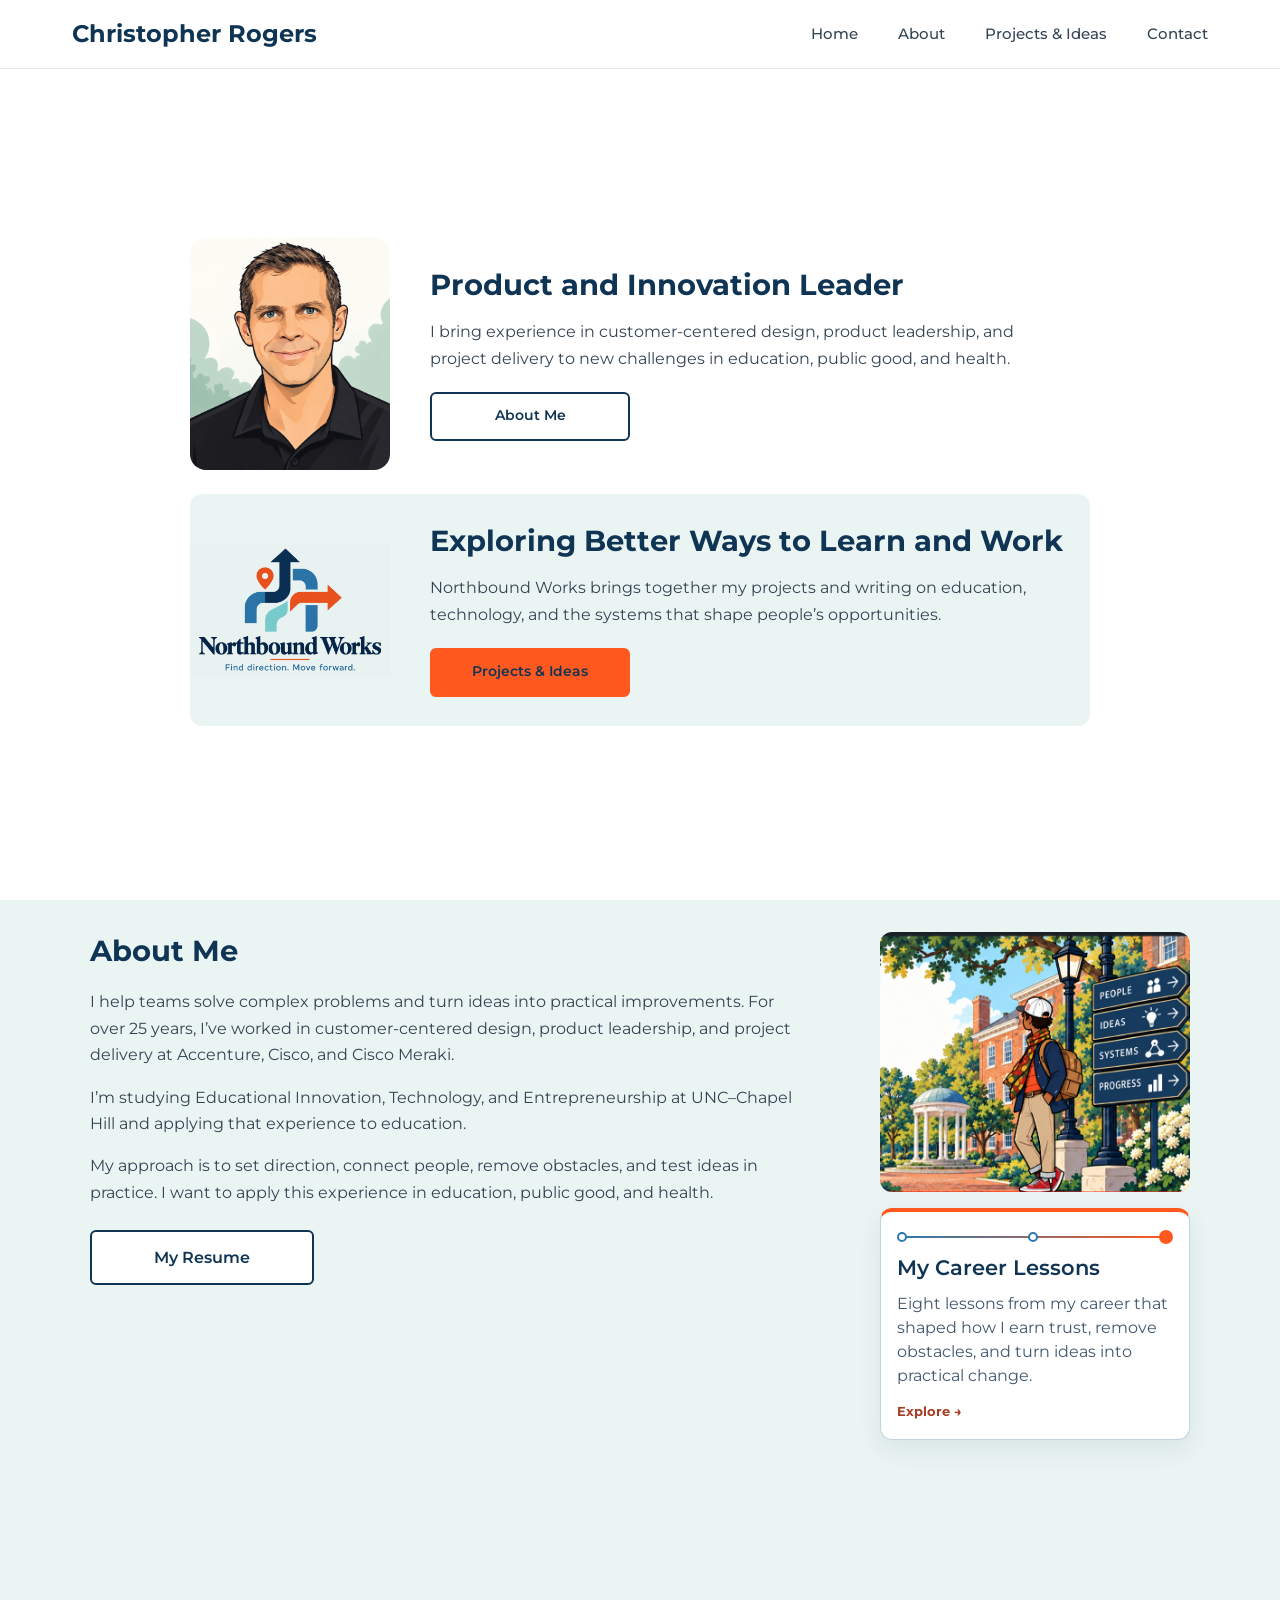
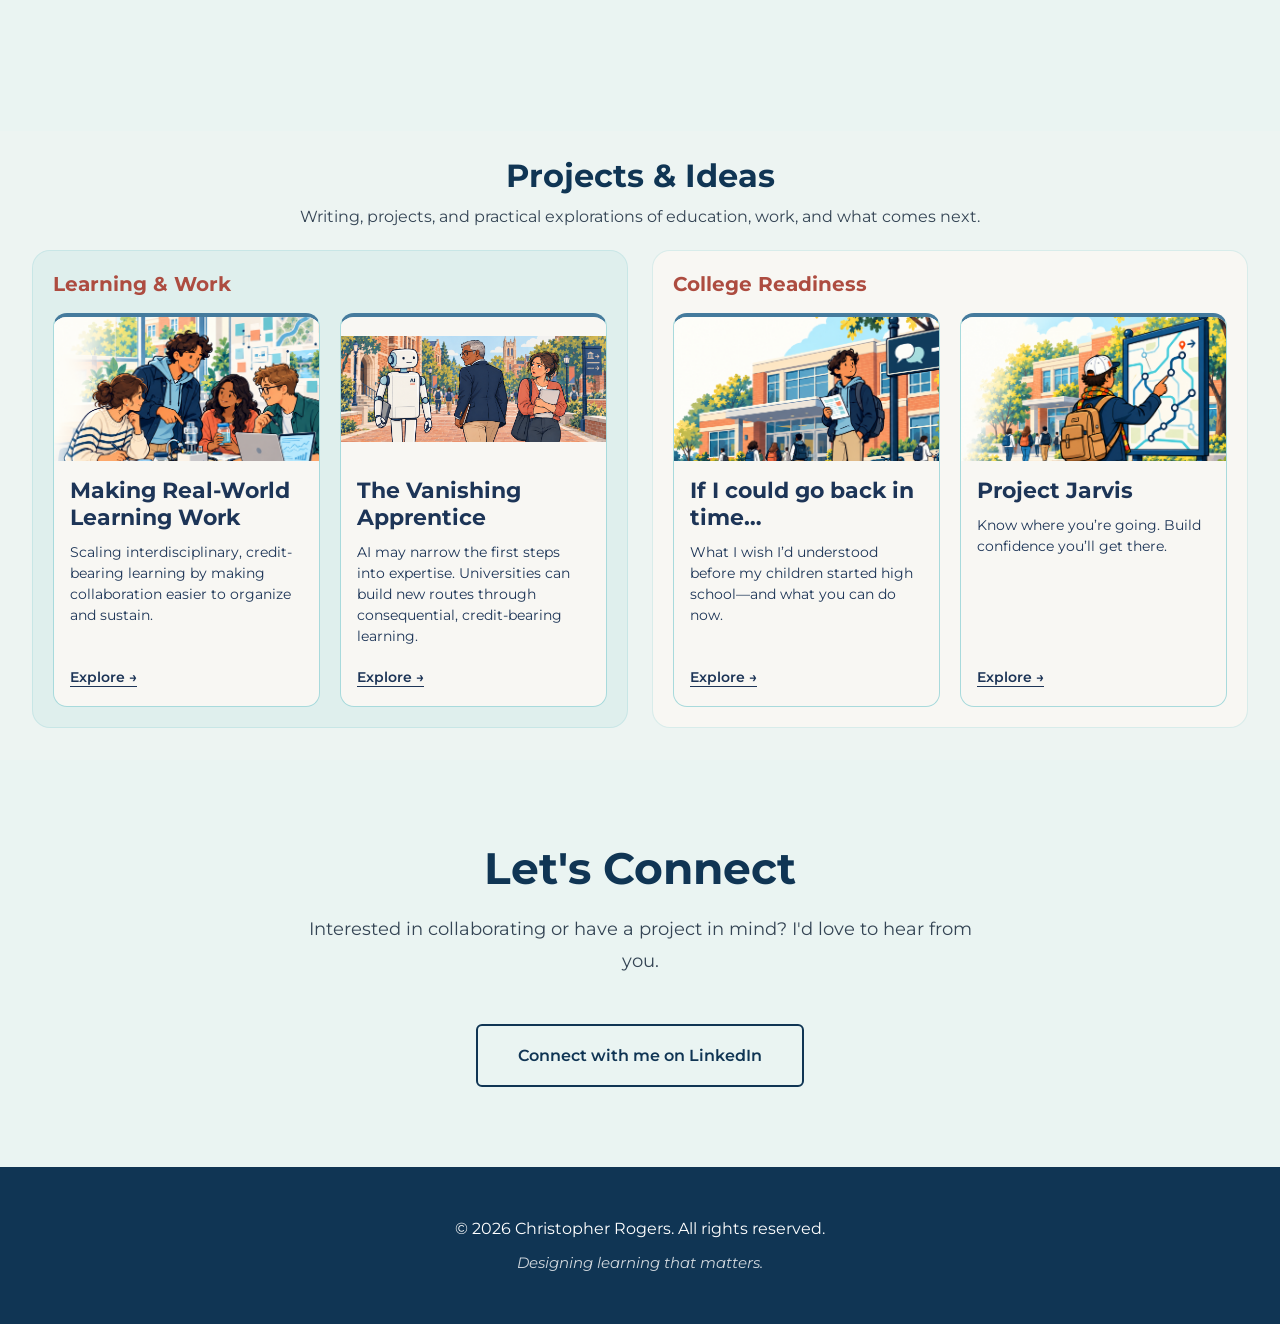
==== commit 109f4238: "Use muted coral for project group headings" ====
--- a/index.html
+++ b/index.html
@@ -11,7 +11,7 @@
     <link rel="preconnect" href="https://fonts.gstatic.com" crossorigin>
     <link href="https://fonts.googleapis.com/css2?family=Montserrat:wght@400;500;600;700&display=swap" rel="stylesheet">
 <link rel="stylesheet" href="writing-feature.css">
-<link rel="stylesheet" href="work.css?v=overview-fit-1"><link rel="stylesheet" href="real-world-learning.css"><link rel="stylesheet" href="jarvis-editorial.css"></head>
+<link rel="stylesheet" href="work.css?v=muted-coral-1"><link rel="stylesheet" href="real-world-learning.css"><link rel="stylesheet" href="jarvis-editorial.css"></head>
 <body>
     <!-- Navigation -->
     <nav class="navbar">
--- a/work.css
+++ b/work.css
@@ -6,7 +6,7 @@
 .work-group { min-width: 0; padding: 1.25rem; border: 1px solid #a8dadc66; border-radius: 18px; }
 .learning-work { background: #a8dadc33; }
 .college-readiness { background: #F8F7F3; }
-.work-group-heading { font-size: 1.25rem; color: #1D3557; margin-bottom: 1rem; }
+.work-group-heading { font-size: 1.25rem; color: #AD4C40; margin-bottom: 1rem; }
 .work-grid { display: grid; grid-template-columns: repeat(2,minmax(0,1fr)); gap: 2rem; align-items: start; }
 .work-item { min-width: 0; }
 .work-card { display: flex; flex-direction: column; color: #1D3557; background: #F8F7F3; border: 1px solid #A8DADC; border-top: 4px solid #457B9D; border-radius: 14px; overflow: hidden; min-height: 530px; transition: box-shadow .2s; }
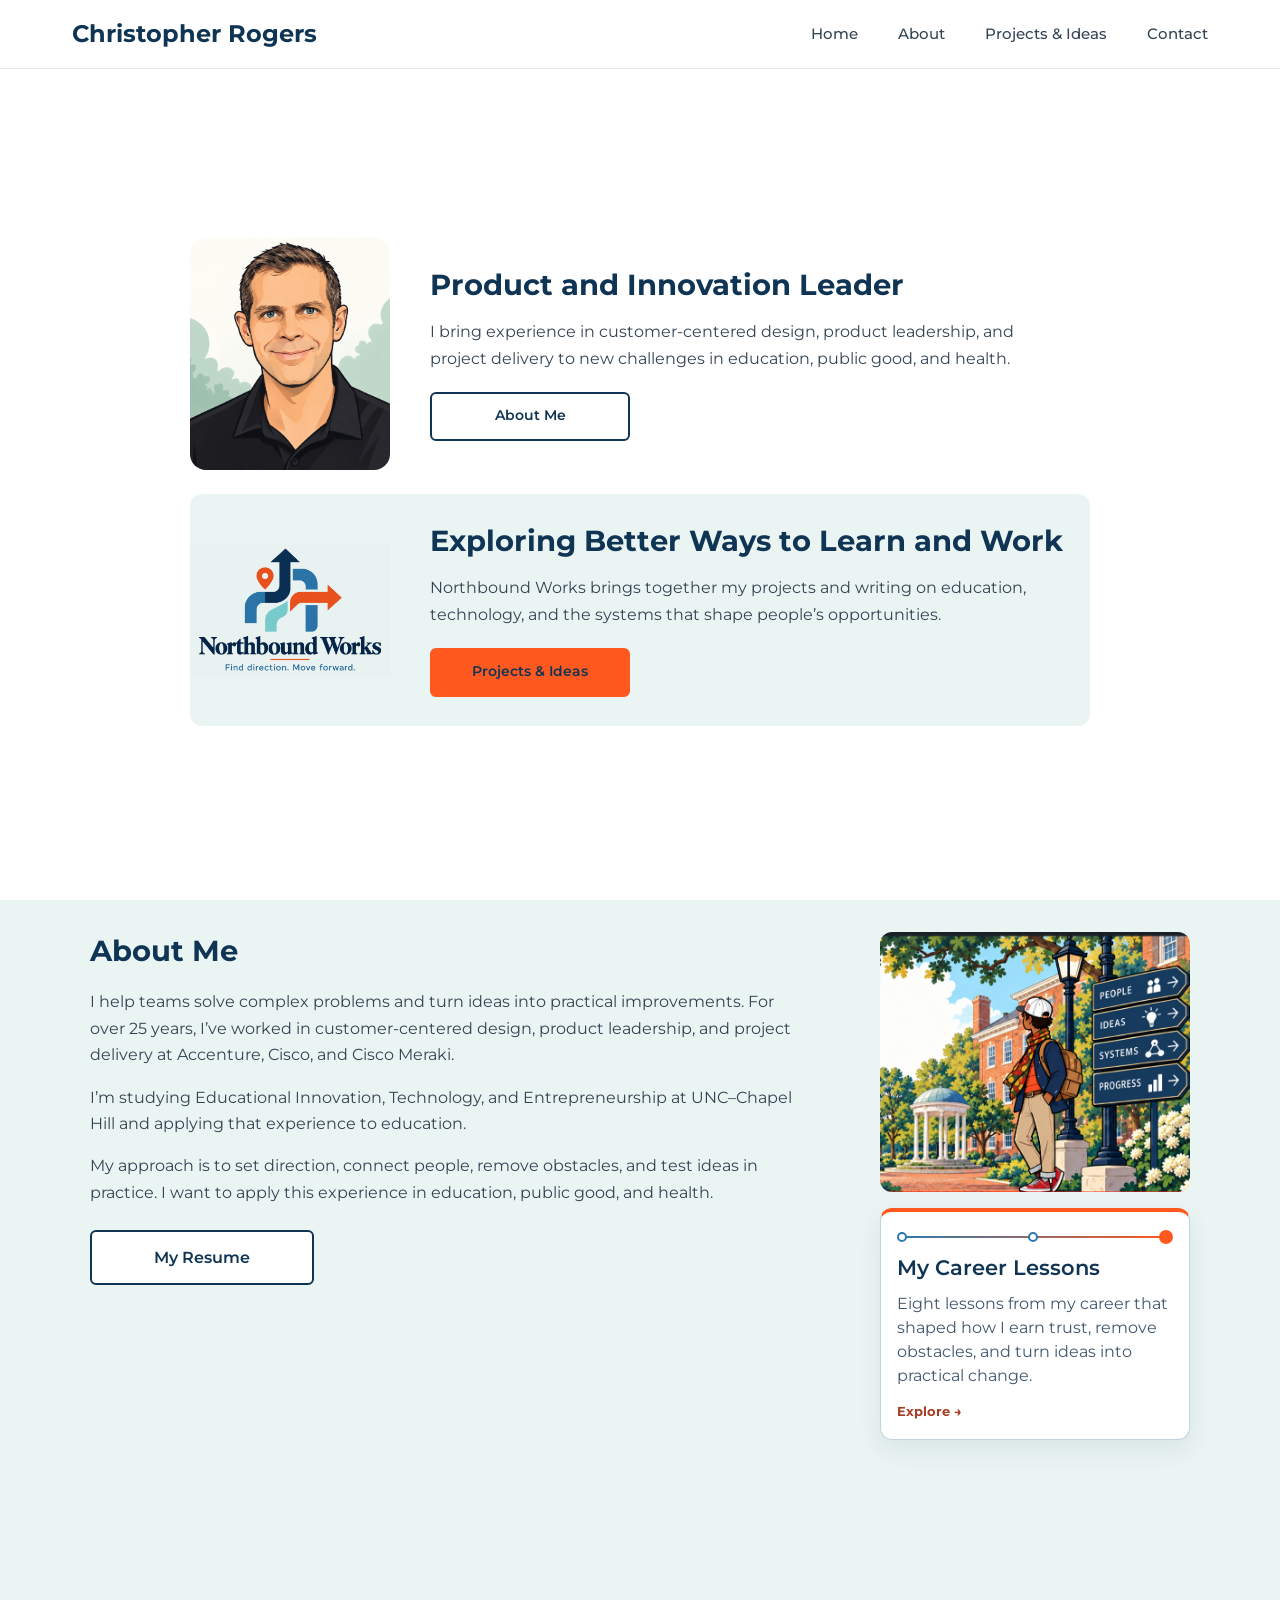
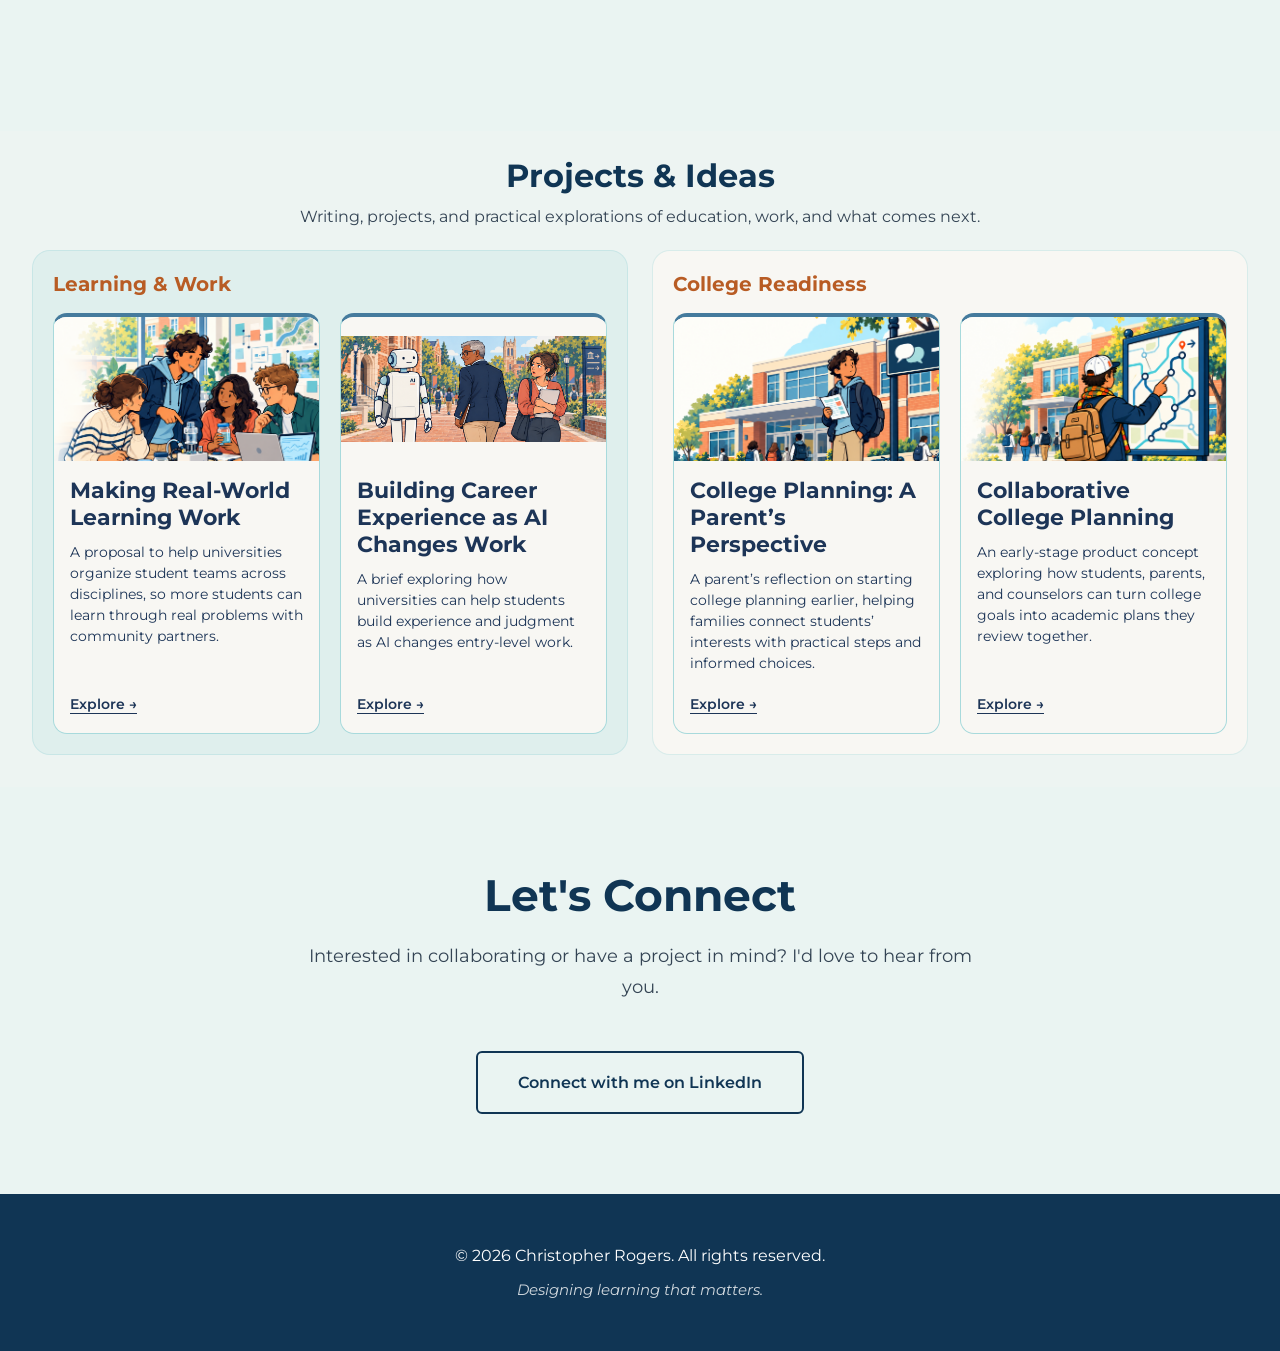
==== commit 060e5e5f: "Apply clear project card wording and warmer orange headings" ====
--- a/index.html
+++ b/index.html
@@ -11,7 +11,7 @@
     <link rel="preconnect" href="https://fonts.gstatic.com" crossorigin>
     <link href="https://fonts.googleapis.com/css2?family=Montserrat:wght@400;500;600;700&display=swap" rel="stylesheet">
 <link rel="stylesheet" href="writing-feature.css">
-<link rel="stylesheet" href="work.css?v=muted-coral-1"><link rel="stylesheet" href="real-world-learning.css"><link rel="stylesheet" href="jarvis-editorial.css"></head>
+<link rel="stylesheet" href="work.css?v=warm-orange-1"><link rel="stylesheet" href="real-world-learning.css"><link rel="stylesheet" href="jarvis-editorial.css"></head>
 <body>
     <!-- Navigation -->
     <nav class="navbar">
@@ -102,13 +102,13 @@
    <!-- Writing Section -->
 <section id="work" class="work-section"><span id="writing" class="legacy-anchor" aria-hidden="true"></span><span id="portfolio" class="legacy-anchor" aria-hidden="true"></span><div class="container"><h2 class="section-title">Projects &amp; Ideas</h2><p class="section-description">Writing, projects, and practical explorations of education, work, and what comes next.</p><div class="work-groups">
 <div class="work-group learning-work" role="group" aria-labelledby="learning-work-heading"><h3 class="work-group-heading" id="learning-work-heading">Learning &amp; Work</h3><div class="work-grid">
-<article class="work-item"><a class="work-card" href="making-real-world-learning-work.html"><div class="work-image water-preview"><img src="images/real-world-learning-team.png" alt="An interdisciplinary student team collaborating on community water quality." loading="lazy"></div><div class="work-copy"><h3>Making Real-World Learning Work</h3><p>Scaling interdisciplinary, credit-bearing learning by making collaboration easier to organize and sustain.</p><span class="work-cta">Explore →</span></div></a></article>
+<article class="work-item"><a class="work-card" href="making-real-world-learning-work.html"><div class="work-image water-preview"><img src="images/real-world-learning-team.png" alt="An interdisciplinary student team collaborating on community water quality." loading="lazy"></div><div class="work-copy"><h3>Making Real-World Learning Work</h3><p>A proposal to help universities organize student teams across disciplines, so more students can learn through real problems with community partners.</p><span class="work-cta">Explore →</span></div></a></article>
 
-<article class="work-item"><a class="work-card" href="the-vanishing-apprentice.html"><div class="work-image"><img src="images/vanishing-apprentice.png" alt="A senior leader turns toward AI while an early-career colleague notices the diverted attention." loading="lazy" style="object-fit:contain"></div><div class="work-copy"><h3>The Vanishing Apprentice</h3><p>AI may narrow the first steps into expertise. Universities can build new routes through consequential, credit-bearing learning.</p><span class="work-cta">Explore →</span></div></a></article>
+<article class="work-item"><a class="work-card" href="the-vanishing-apprentice.html"><div class="work-image"><img src="images/vanishing-apprentice.png" alt="A senior leader turns toward AI while an early-career colleague notices the diverted attention." loading="lazy" style="object-fit:contain"></div><div class="work-copy"><h3>Building Career Experience as AI Changes Work</h3><p>A brief exploring how universities can help students build experience and judgment as AI changes entry-level work.</p><span class="work-cta">Explore →</span></div></a></article>
 </div></div>
 <div class="work-group college-readiness" role="group" aria-labelledby="college-readiness-heading"><h3 class="work-group-heading" id="college-readiness-heading">College Readiness</h3><div class="work-grid">
-<article class="work-item"><a class="work-card" href="the-counselors-dilemma.html"><div class="work-image school-preview"><img src="images/high-school-pathways.png" alt="A high school student considering their next steps." loading="lazy"></div><div class="work-copy"><h3>If I could go back in time…</h3><p>What I wish I’d understood before my children started high school—and what you can do now.</p><span class="work-cta">Explore →</span></div></a></article>
-<article class="work-item"><a class="work-card" href="project-jarvis.html"><div class="work-image jarvis-preview"><img src="images/jarvis-pathways-hero.png" alt="Project Jarvis: a student navigating possible academic routes." loading="lazy"></div><div class="work-copy"><h3>Project Jarvis</h3><p>Know where you’re going. Build confidence you’ll get there.</p><span class="work-cta">Explore →</span></div></a></article>
+<article class="work-item"><a class="work-card" href="the-counselors-dilemma.html"><div class="work-image school-preview"><img src="images/high-school-pathways.png" alt="A high school student considering their next steps." loading="lazy"></div><div class="work-copy"><h3>College Planning: A Parent’s Perspective</h3><p>A parent’s reflection on starting college planning earlier, helping families connect students’ interests with practical steps and informed choices.</p><span class="work-cta">Explore →</span></div></a></article>
+<article class="work-item"><a class="work-card" href="project-jarvis.html"><div class="work-image jarvis-preview"><img src="images/jarvis-pathways-hero.png" alt="Project Jarvis: a student navigating possible academic routes." loading="lazy"></div><div class="work-copy"><h3>Collaborative College Planning</h3><p>An early-stage product concept exploring how students, parents, and counselors can turn college goals into academic plans they review together.</p><span class="work-cta">Explore →</span></div></a></article>
 </div></div></div></div></section>
     <!-- Portfolio Section -->
 
--- a/work.css
+++ b/work.css
@@ -6,7 +6,7 @@
 .work-group { min-width: 0; padding: 1.25rem; border: 1px solid #a8dadc66; border-radius: 18px; }
 .learning-work { background: #a8dadc33; }
 .college-readiness { background: #F8F7F3; }
-.work-group-heading { font-size: 1.25rem; color: #AD4C40; margin-bottom: 1rem; }
+.work-group-heading { font-size: 1.25rem; color: #B85C24; margin-bottom: 1rem; }
 .work-grid { display: grid; grid-template-columns: repeat(2,minmax(0,1fr)); gap: 2rem; align-items: start; }
 .work-item { min-width: 0; }
 .work-card { display: flex; flex-direction: column; color: #1D3557; background: #F8F7F3; border: 1px solid #A8DADC; border-top: 4px solid #457B9D; border-radius: 14px; overflow: hidden; min-height: 530px; transition: box-shadow .2s; }
@@ -82,7 +82,7 @@
     #work .section-title { font-size: 1.75rem; margin-bottom: .25rem; }
     #work .section-description { font-size: .9375rem; margin-bottom: .75rem; }
     #work .work-group { padding: .75rem; gap: .75rem; }
-    #work .work-group-heading { font-size: 1.1rem; }
+    #work .work-group-heading { font-size: 1.2rem; }
     #work .work-grid { gap: .9rem; }
     #work .work-image { height: clamp(85px, 15vh, 115px); }
     #work .work-copy { padding: .85rem; }
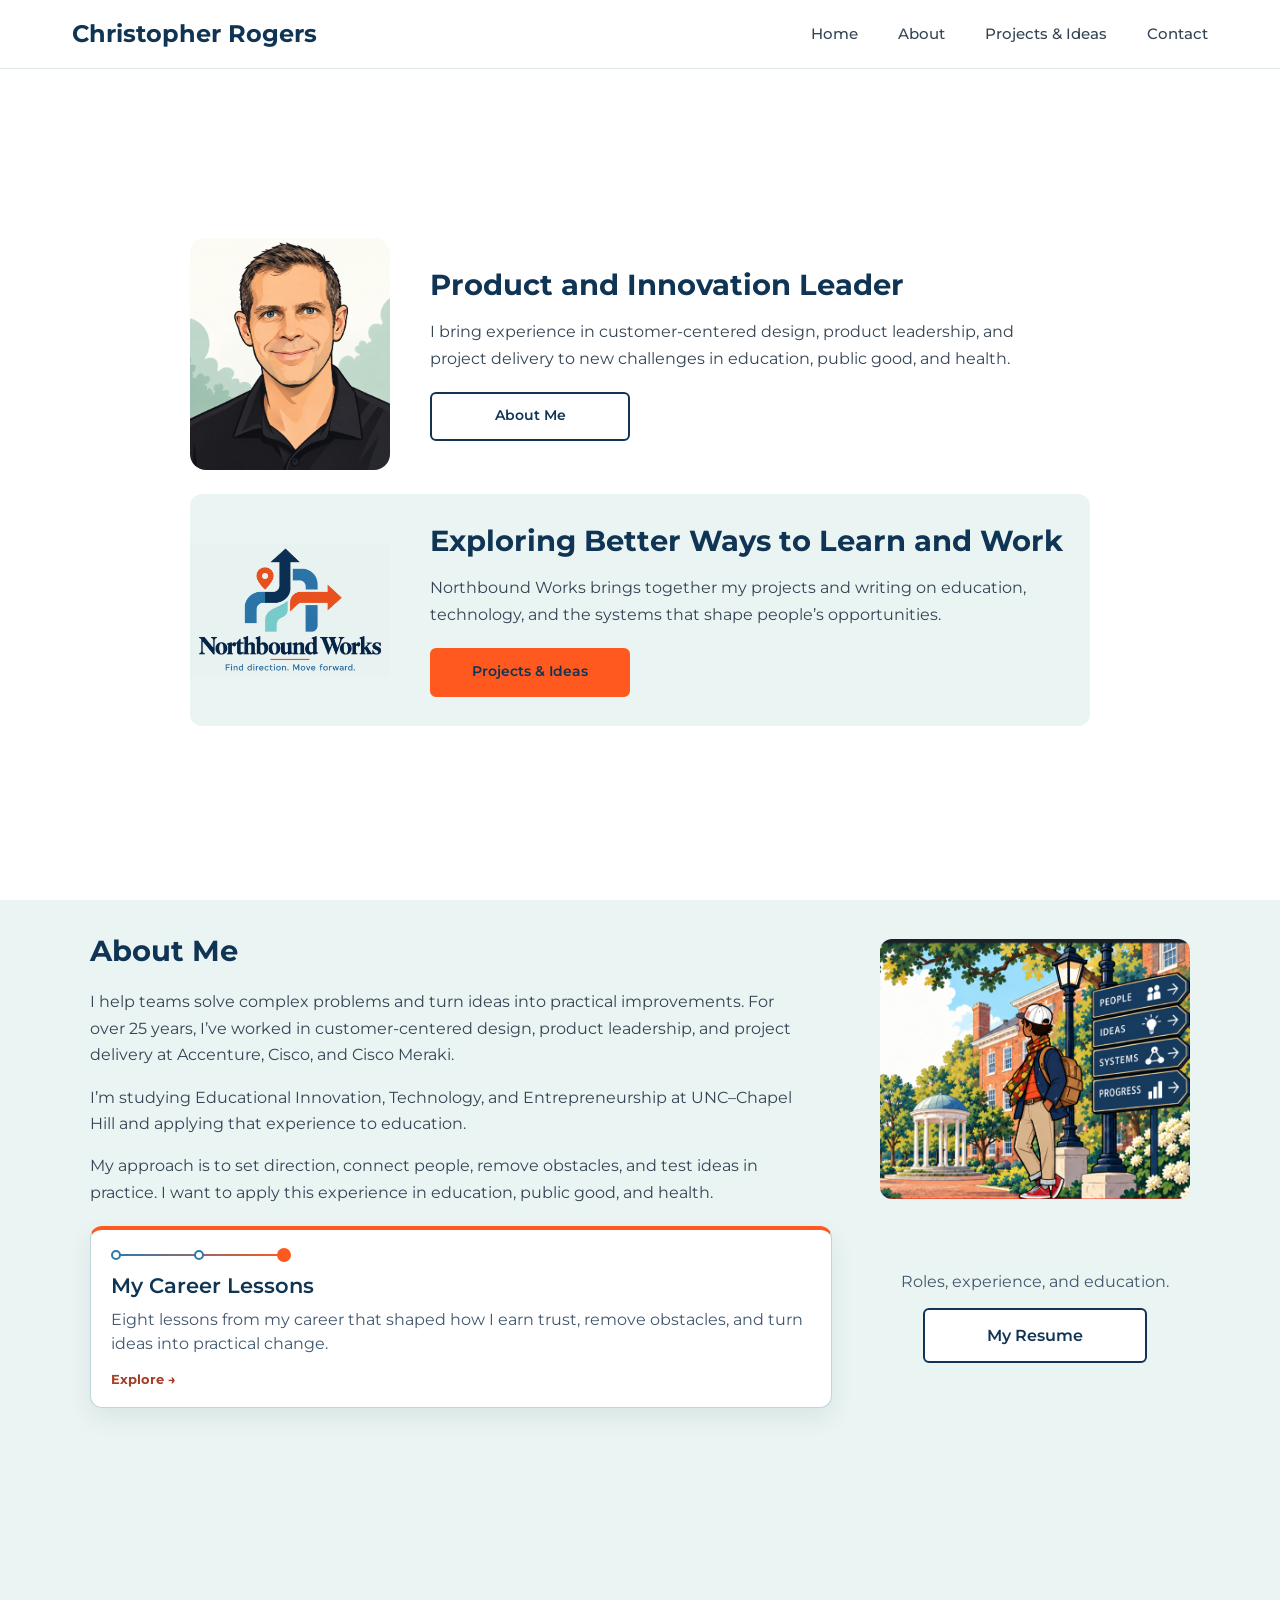
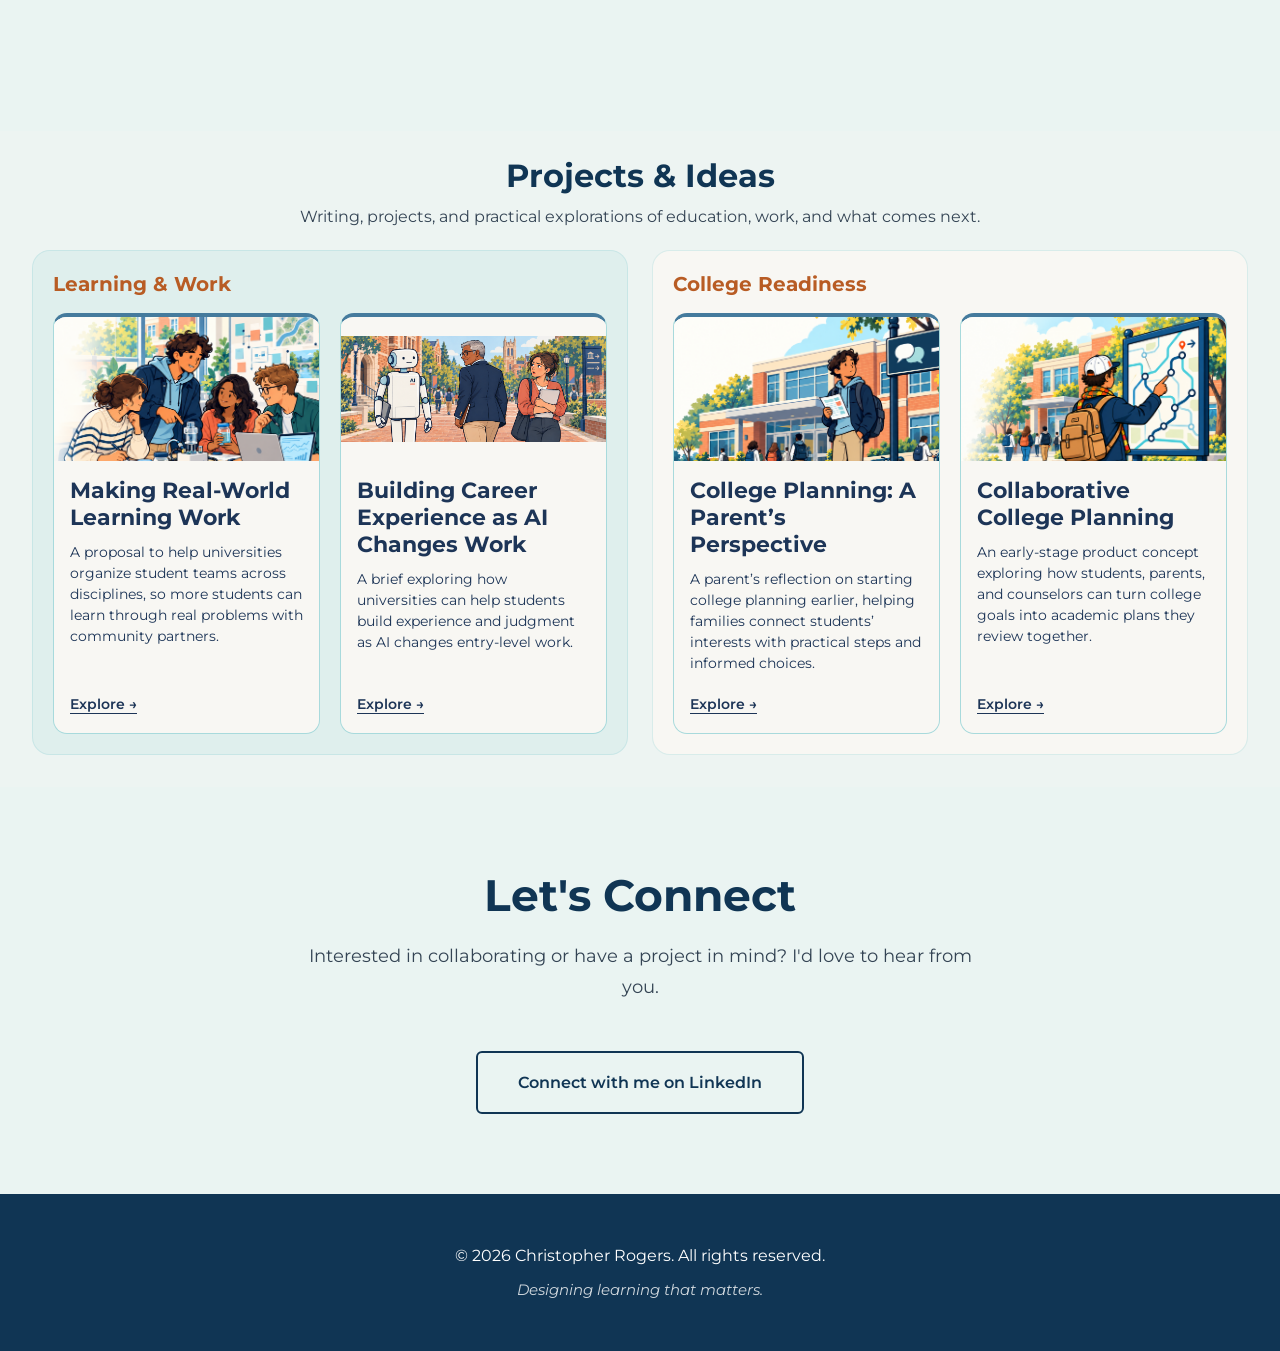
==== commit 3cf4731b: "Lead About section with career lessons" ====
--- a/index.html
+++ b/index.html
@@ -4,7 +4,7 @@
     <meta charset="UTF-8">
     <meta name="viewport" content="width=device-width, initial-scale=1.0">
     <title>Christopher Rogers — Product and Innovation Leader | Northbound Works</title>
-    <link rel="stylesheet" href="style.css?v=about-career-lessons-1">
+    <link rel="stylesheet" href="style.css?v=about-lessons-first-1">
     <link rel="stylesheet" href="article.css">
     <!-- Google Fonts as fallbacks -->
     <link rel="preconnect" href="https://fonts.googleapis.com">
@@ -44,12 +44,12 @@
             </div>
 
             <div class="hero-identity">
-                <img src="images/Me.png" alt="Illustrated portrait of Chris Rogers" class="hero-portrait">
+                <img src="images/Me.png" alt="Illustrated portrait of Chris Rogers" class="hero-portrait" width="1081" height="1254">
 
             </div>
 
                 <div class="hero-brand">
-                    <img src="images/New Logo. New Phrase PNG.png" alt="Northbound Works. Find direction. Move forward." class="hero-logo">
+                    <img src="images/New Logo. New Phrase PNG.png" alt="Northbound Works. Find direction. Move forward." class="hero-logo" width="1536" height="1024">
                     <div class="hero-brand-copy">
                         <h2 class="brand-heading">Exploring Better Ways to Learn and Work</h2>
                         <p>Northbound Works brings together my projects and writing on education, technology, and the systems that shape people’s opportunities.</p>
@@ -65,24 +65,16 @@
 <section id="about" class="about-section">
         <div class="container">
             <div class="northbound-about">
-<div class="about-text">
+                <div class="about-text">
                     <h2 class="about-heading">About Me</h2>
-
                     <p>I help teams solve complex problems and turn ideas into practical improvements. For over 25 years, I’ve worked in customer-centered design, product leadership, and project delivery at Accenture, Cisco, and Cisco Meraki.</p>
                     <p>I’m studying Educational Innovation, Technology, and Entrepreneurship at UNC–Chapel Hill and applying that experience to education.</p>
                     <p>My approach is to set direction, connect people, remove obstacles, and test ideas in practice. I want to apply this experience in education, public good, and health.</p>
-                <div class="about-projects-cta">
-                    <a href="resume.html" class="btn-secondary">My Resume</a>
-                </div>
                 </div>
 
-                <div class="about-career">
-                    <img src="images/New Student Pose. New Sign Labels PNG.png" alt="A student on campus beside signs for people, ideas, systems, and progress." class="about-campus" loading="lazy">
-                    <a
-                    href="finding-my-way-north.html"
-                    class="about-journey-card"
-                    aria-label="Explore My Career Lessons, eight lessons from my career"
-                >
+                <img src="images/New Student Pose. New Sign Labels PNG.png" alt="A student on campus beside signs for people, ideas, systems, and progress." class="about-campus" width="1370" height="1148" loading="lazy">
+
+                <a href="finding-my-way-north.html" class="about-journey-card" aria-label="Explore My Career Lessons, eight lessons from my career">
                     <span class="about-journey-route" aria-hidden="true">
                         <span></span>
                         <span></span>
@@ -91,12 +83,13 @@
                     <span class="about-journey-title">My Career Lessons</span>
                     <span class="about-journey-description">Eight lessons from my career that shaped how I earn trust, remove obstacles, and turn ideas into practical change.</span>
                     <span class="about-journey-cta">Explore →</span>
-                    </a>
+                </a>
+
+                <div class="about-resume">
+                    <p>Roles, experience, and education.</p>
+                    <a href="resume.html" class="btn-secondary">My Resume</a>
                 </div>
-
-
             </div>
-
         </div>
     </section>
    <!-- Writing Section -->
--- a/style.css
+++ b/style.css
@@ -1367,14 +1367,68 @@
     .hero .hero-cta a { max-width: 100%; }
 }
 
-/* Pair the campus illustration with lessons behind the career history. */
+/* About: the career story leads, with the resume beside it. */
 body #about { padding: 2rem 0; }
-#about .about-career { grid-area: journey; display: grid; gap: 1rem; }
-#about .about-campus { display: block; width: 100%; height: auto; border-radius: 12px; }
-#about .about-career .about-journey-card { grid-area: auto; padding: 1rem; gap: .65rem; }
-#about .about-career .about-journey-title { font-size: 1.3rem; }
-#about .about-career .about-journey-description { font-size: 1rem; line-height: 1.5; }
+#about .northbound-about {
+    grid-template-areas: 'copy campus' 'journey resume';
+    column-gap: 3rem;
+    row-gap: 1.25rem;
+}
+#about .about-text p:last-child { margin-bottom: 0; }
+#about .about-campus {
+    grid-area: campus;
+    align-self: center;
+    display: block;
+    width: 100%;
+    height: auto;
+    border-radius: 12px;
+}
+#about .about-journey-card {
+    grid-area: journey;
+    width: 100%;
+    max-width: none;
+    margin: 0;
+    padding: 1rem 1.25rem;
+    gap: .6rem;
+}
+#about .about-journey-route { width: min(100%, 180px); }
+#about .about-journey-title { font-size: 1.3rem; }
+#about .about-journey-description { font-size: 1rem; line-height: 1.5; }
+#about .about-resume {
+    grid-area: resume;
+    align-self: center;
+    display: flex;
+    flex-direction: column;
+    align-items: center;
+    gap: .85rem;
+    text-align: center;
+}
+#about .about-resume p {
+    max-width: 25ch;
+    margin: 0;
+    color: #40576E;
+    font-size: 1rem;
+    line-height: 1.5;
+}
+#about .about-resume .btn-secondary {
+    display: flex;
+    align-items: center;
+    justify-content: center;
+    width: 14rem;
+    max-width: 100%;
+    padding: .75rem 1rem;
+    background: #FFFFFF;
+}
+#about .about-resume .btn-secondary:hover { background: var(--navy); }
+@media (min-width: 1000px) and (max-height: 800px) {
+    body #about { padding: 1.25rem 0; }
+}
+@media (max-width: 800px) {
+    #about .northbound-about { column-gap: 2rem; }
+}
 @media (max-width: 600px) {
-    #about .about-career { width: 100%; max-width: 360px; }
-    #about .about-career .about-journey-card { max-width: none; }
-}
+    #about .northbound-about { grid-template-areas: 'copy' 'campus' 'journey' 'resume'; }
+    #about .about-campus { width: min(100%, 280px); justify-self: center; }
+    #about .about-resume { align-items: flex-start; text-align: left; margin-top: .25rem; }
+    #about .about-resume p { max-width: none; }
+}
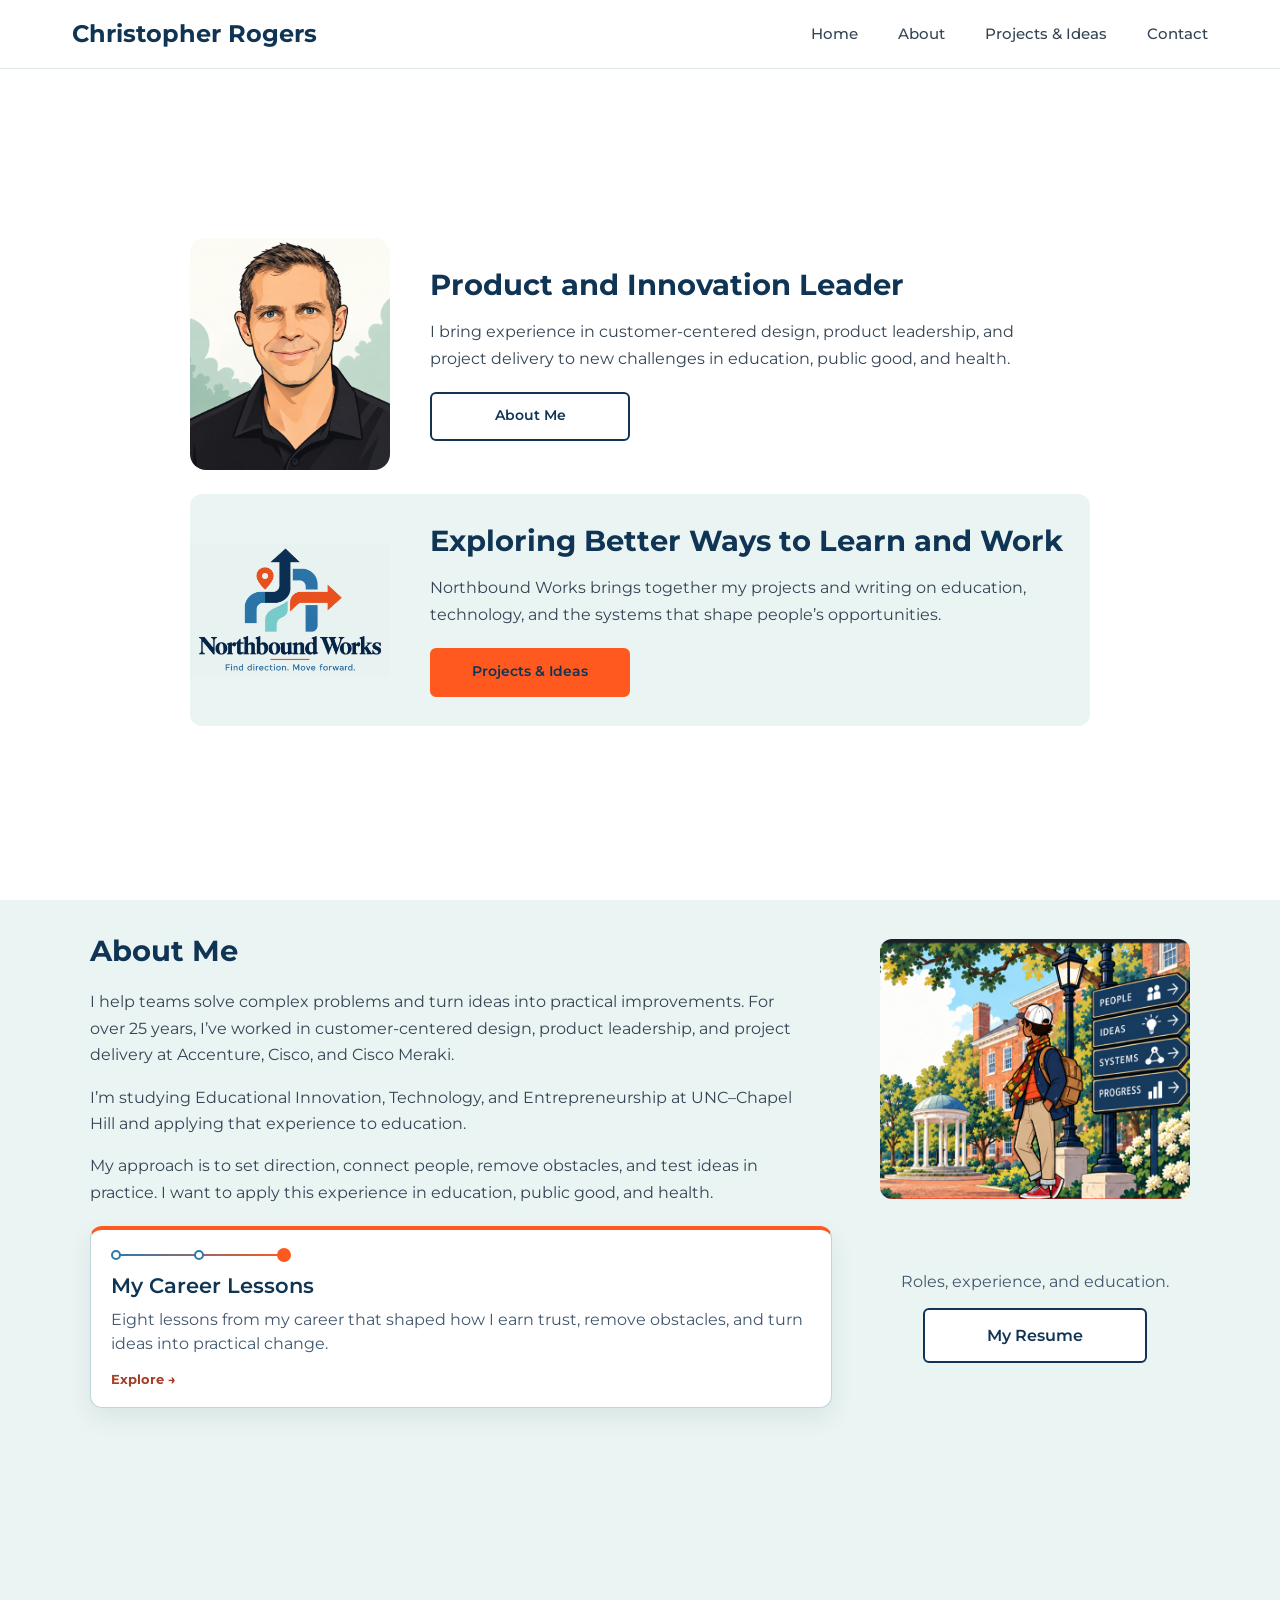
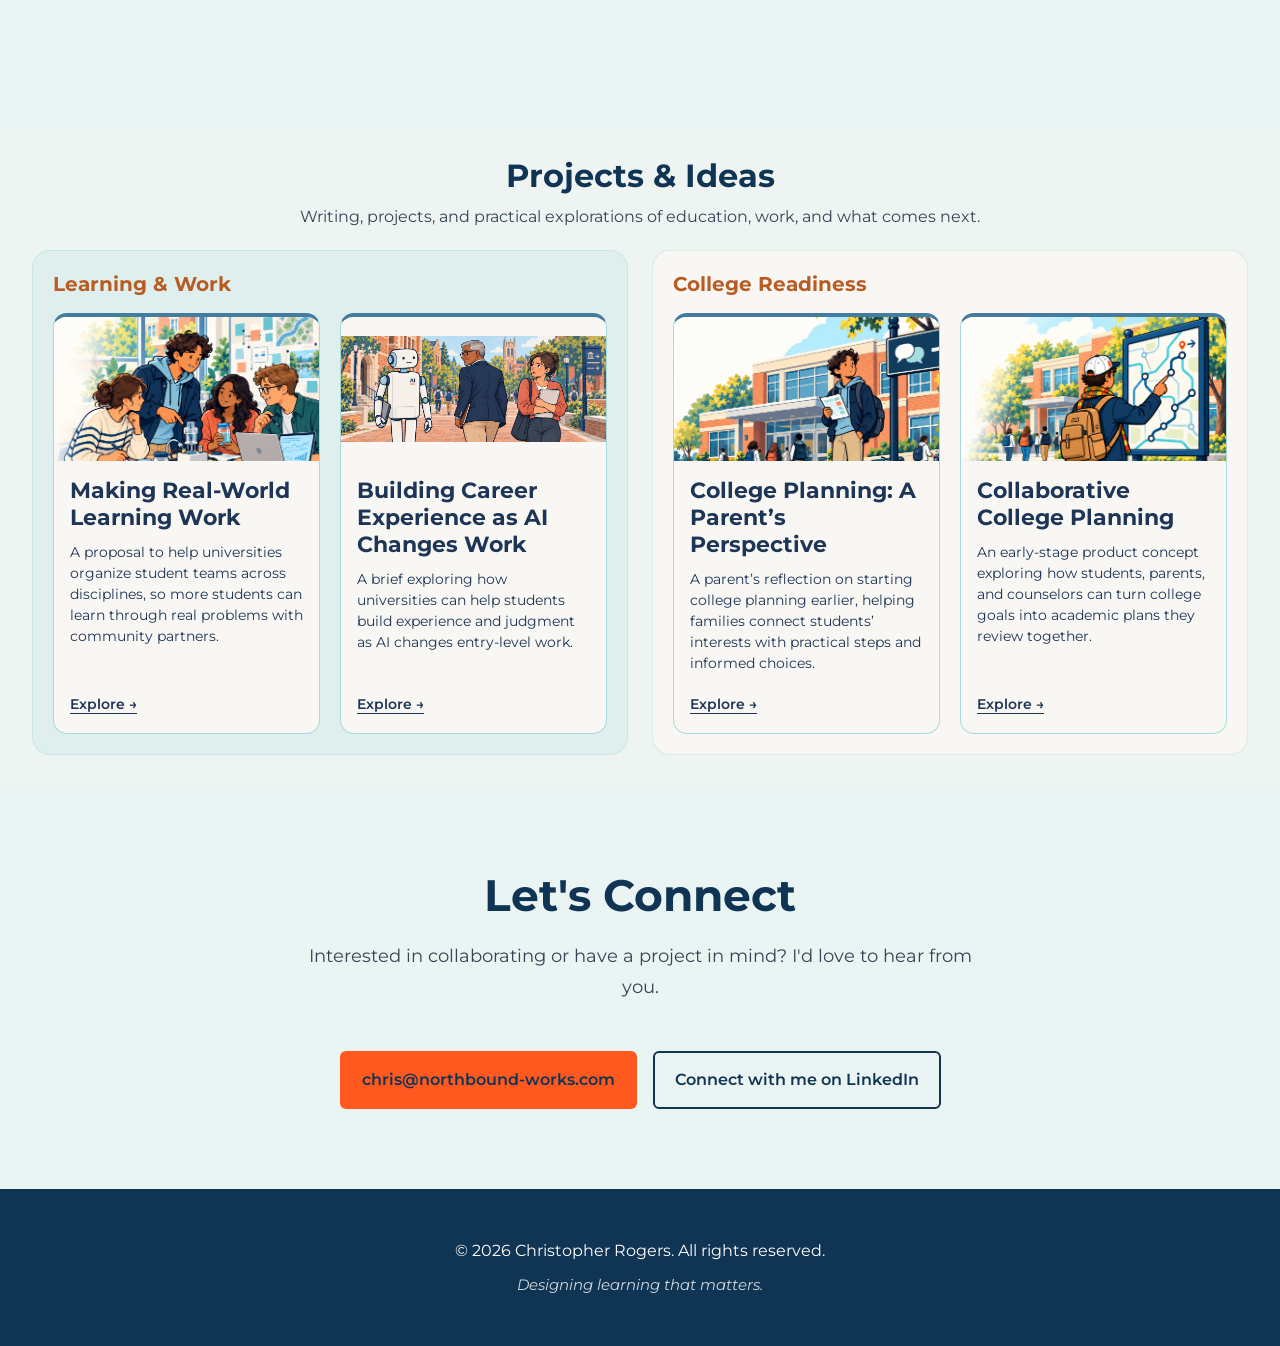
==== commit 93cc9724: "Show portfolio context and add public email contact" ====
--- a/index.html
+++ b/index.html
@@ -4,7 +4,7 @@
     <meta charset="UTF-8">
     <meta name="viewport" content="width=device-width, initial-scale=1.0">
     <title>Christopher Rogers — Product and Innovation Leader | Northbound Works</title>
-    <link rel="stylesheet" href="style.css?v=about-lessons-first-1">
+    <link rel="stylesheet" href="style.css?v=contact-email-1">
     <link rel="stylesheet" href="article.css">
     <!-- Google Fonts as fallbacks -->
     <link rel="preconnect" href="https://fonts.googleapis.com">
@@ -115,6 +115,7 @@
             </p>
 
             <p class="contact-action">
+                <a class="btn-primary" href="mailto:chris@northbound-works.com" aria-label="Email Chris at chris@northbound-works.com">chris@northbound-works.com</a>
                 <a class="btn-secondary" href="https://www.linkedin.com/in/christopher-rogers-7a0619/" target="_blank" rel="noopener noreferrer">Connect with me on LinkedIn</a>
             </p>
         </div>
--- a/style.css
+++ b/style.css
@@ -1280,8 +1280,8 @@
 .hero-brand { max-width: 320px; text-align: center; }
 .hero-brand .hero-logo { max-width: 240px; margin: 0 auto; }
 .hero-brand p { font-size: .875rem; line-height: 1.5; margin: .5rem 0 0; }
-.contact-action { text-align: center; }
-.contact-action a { display: inline-block; }
+.contact-action { display: flex; flex-wrap: wrap; justify-content: center; gap: 1rem; text-align: center; }
+.contact-action a { display: inline-block; max-width: 100%; padding: .85rem 1.25rem; overflow-wrap: anywhere; }
 @media (min-width: 1000px) {
     .hero .hero-layout { grid-template-columns: minmax(0, 1.3fr) minmax(0, .7fr); }
 }
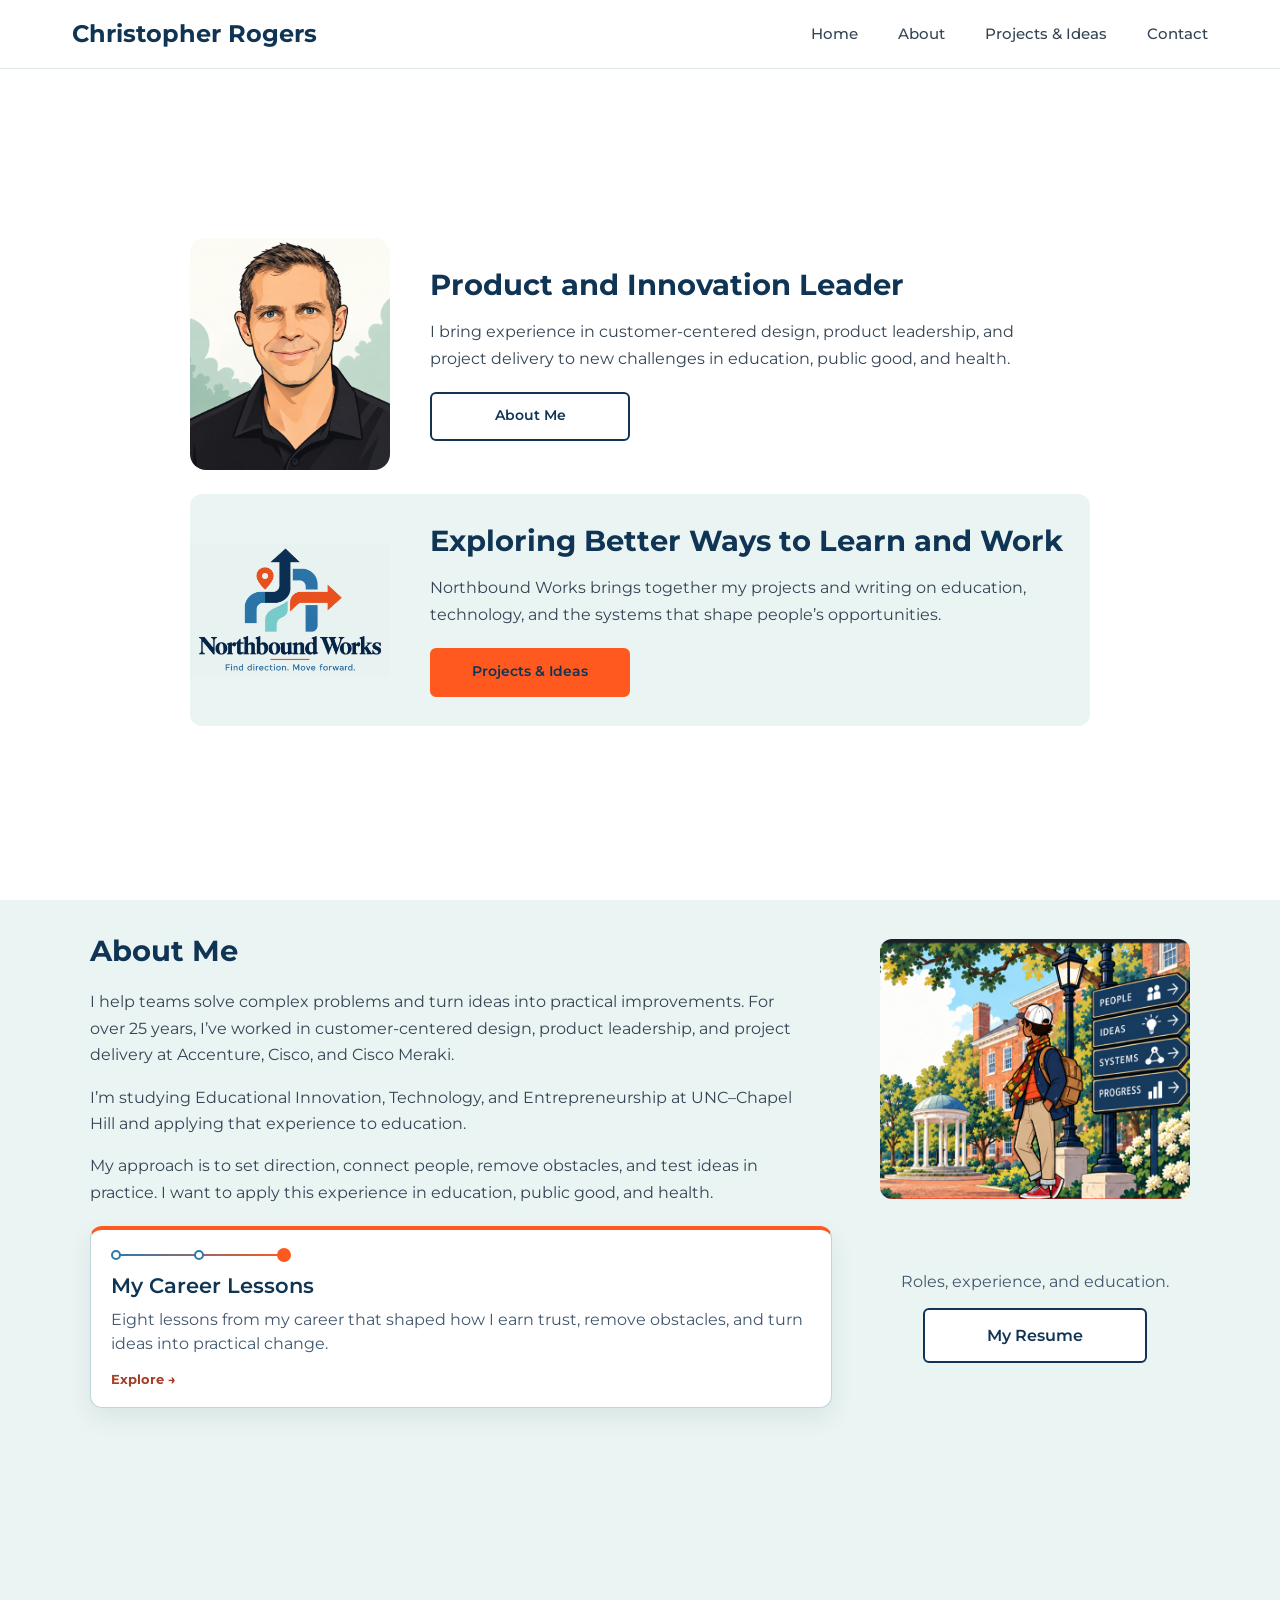
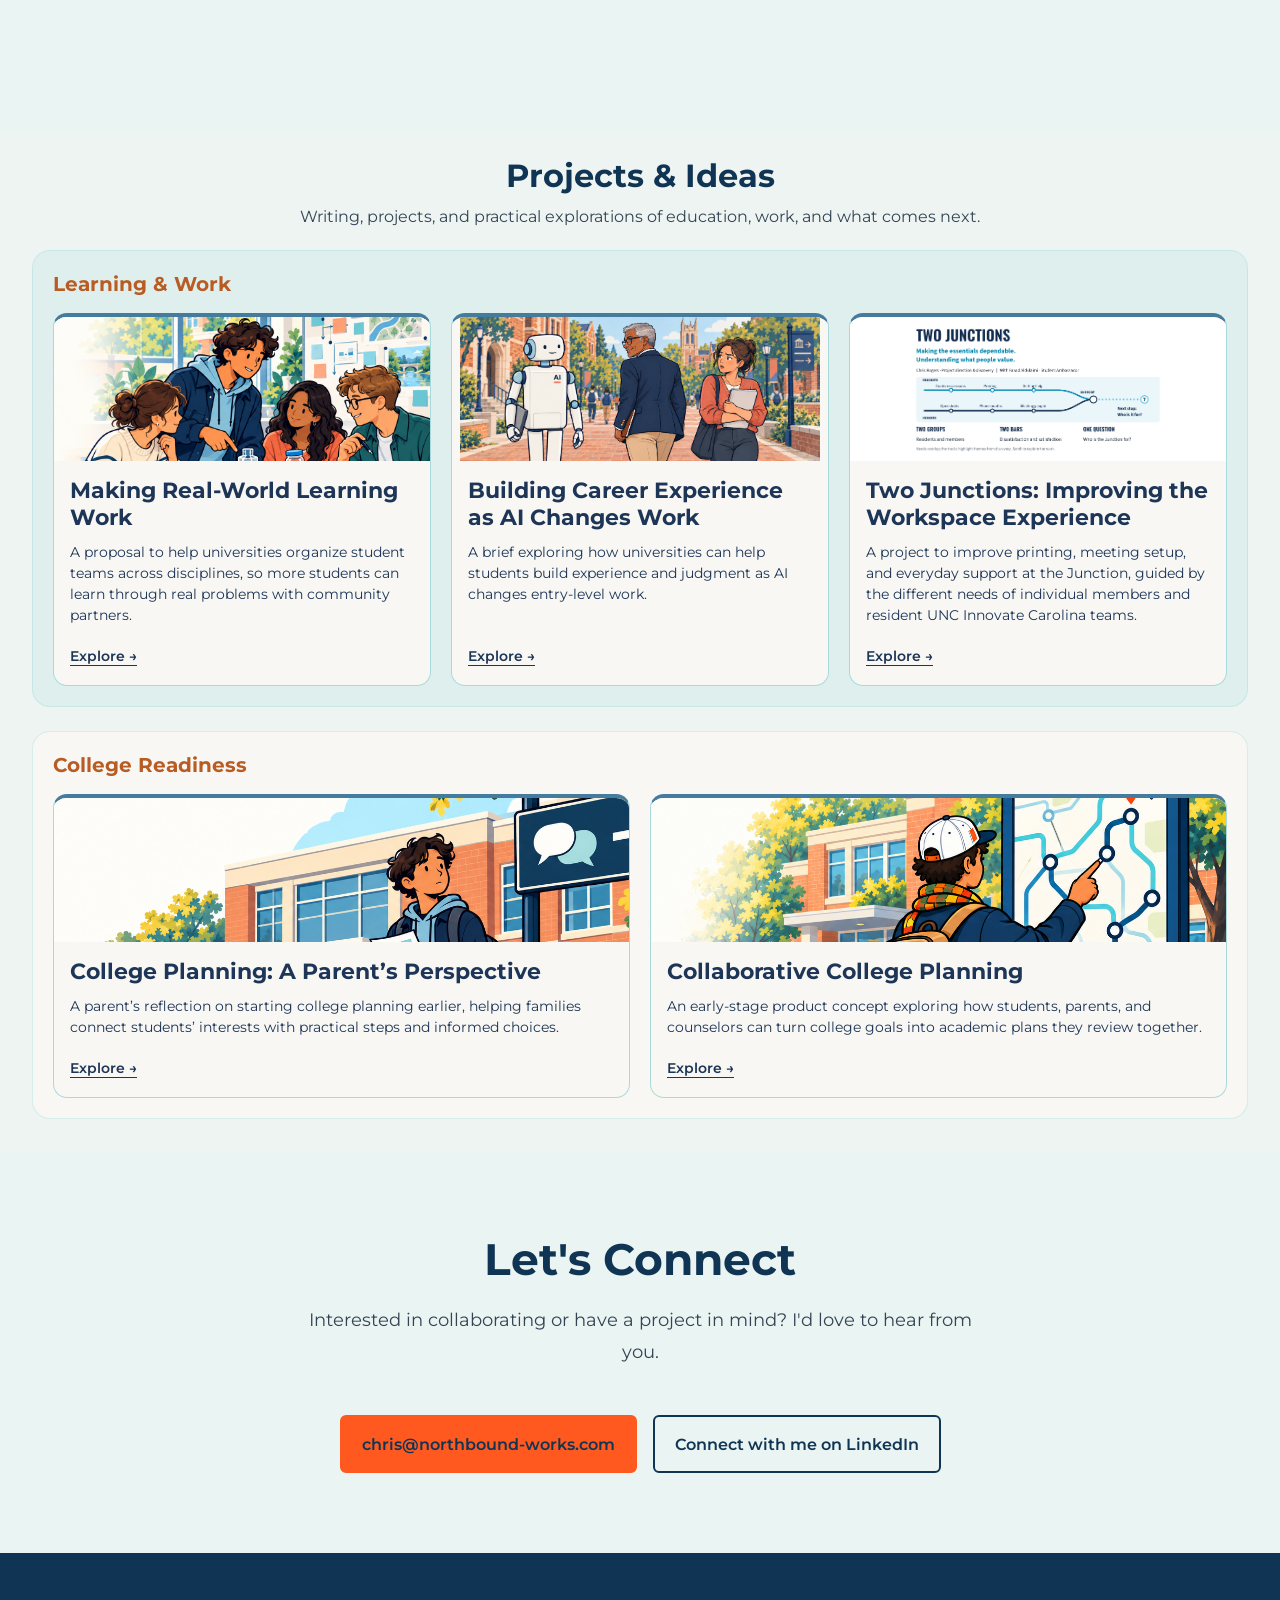
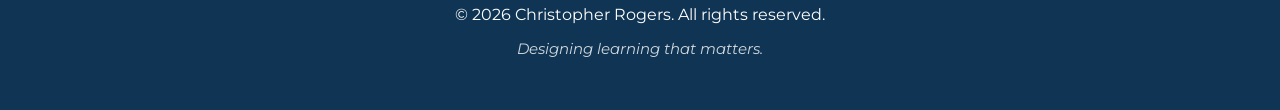
==== commit 248d22af: "Add Two Junctions as fifth portfolio project" ====
--- a/index.html
+++ b/index.html
@@ -11,7 +11,7 @@
     <link rel="preconnect" href="https://fonts.gstatic.com" crossorigin>
     <link href="https://fonts.googleapis.com/css2?family=Montserrat:wght@400;500;600;700&display=swap" rel="stylesheet">
 <link rel="stylesheet" href="writing-feature.css">
-<link rel="stylesheet" href="work.css?v=warm-orange-1"><link rel="stylesheet" href="real-world-learning.css"><link rel="stylesheet" href="jarvis-editorial.css"></head>
+<link rel="stylesheet" href="work.css?v=two-junctions-1"><link rel="stylesheet" href="real-world-learning.css"><link rel="stylesheet" href="jarvis-editorial.css"></head>
 <body>
     <!-- Navigation -->
     <nav class="navbar">
@@ -98,6 +98,7 @@
 <article class="work-item"><a class="work-card" href="making-real-world-learning-work.html"><div class="work-image water-preview"><img src="images/real-world-learning-team.png" alt="An interdisciplinary student team collaborating on community water quality." loading="lazy"></div><div class="work-copy"><h3>Making Real-World Learning Work</h3><p>A proposal to help universities organize student teams across disciplines, so more students can learn through real problems with community partners.</p><span class="work-cta">Explore →</span></div></a></article>
 
 <article class="work-item"><a class="work-card" href="the-vanishing-apprentice.html"><div class="work-image"><img src="images/vanishing-apprentice.png" alt="A senior leader turns toward AI while an early-career colleague notices the diverted attention." loading="lazy" style="object-fit:contain"></div><div class="work-copy"><h3>Building Career Experience as AI Changes Work</h3><p>A brief exploring how universities can help students build experience and judgment as AI changes entry-level work.</p><span class="work-cta">Explore →</span></div></a></article>
+<article class="work-item"><a class="work-card" href="two-junctions.html"><div class="work-image junction-preview"><img src="images/two-junctions-preview.png" alt="Two Junctions: different member and resident needs within one shared workspace." loading="lazy" width="1150" height="590"></div><div class="work-copy"><h3>Two Junctions: Improving the Workspace Experience</h3><p>A project to improve printing, meeting setup, and everyday support at the Junction, guided by the different needs of individual members and resident UNC Innovate Carolina teams.</p><span class="work-cta">Explore →</span></div></a></article>
 </div></div>
 <div class="work-group college-readiness" role="group" aria-labelledby="college-readiness-heading"><h3 class="work-group-heading" id="college-readiness-heading">College Readiness</h3><div class="work-grid">
 <article class="work-item"><a class="work-card" href="the-counselors-dilemma.html"><div class="work-image school-preview"><img src="images/high-school-pathways.png" alt="A high school student considering their next steps." loading="lazy"></div><div class="work-copy"><h3>College Planning: A Parent’s Perspective</h3><p>A parent’s reflection on starting college planning earlier, helping families connect students’ interests with practical steps and informed choices.</p><span class="work-cta">Explore →</span></div></a></article>
--- a/work.css
+++ b/work.css
@@ -16,6 +16,8 @@
 .work-image img { display: block; width: 100%; height: 100%; object-fit: cover; }
 .school-preview img { object-position: 80% 20%; transform: scale(1.4); transform-origin: 80% 20%; }
 .jarvis-preview img { object-position: top center; }
+.junction-preview { background: #fff; }
+.junction-preview img { object-fit: contain; padding: .5rem; }
 .work-copy { padding: 1.5rem; display: flex; flex-direction: column; flex: 1; }
 .work-label { font-size: .72rem; text-transform: uppercase; letter-spacing: .06em; font-weight: 600; margin-bottom: .8rem; color: #1D3557; }
 .work-copy h3 { font-size: 1.8rem; color: #1D3557; line-height: 1.2; margin: 0 0 1rem; }
@@ -56,17 +58,17 @@
 @media(max-width:650px) { .work-grid { grid-template-columns: 1fr; } .work-card { min-height: 0; } .work-image { height: 220px; } .jarvis-content { padding: 1.25rem; } .jarvis-steps { grid-template-columns: 1fr; } .jarvis-figure img { max-height: none; width: 100%; } }
 @media(prefers-reduced-motion:reduce) { .work-card { transition: none; } }
 
-/* A desktop overview keeps all four destinations visible together. */
+/* Three Learning & Work projects and two College Readiness projects. */
 @media(min-width:1100px) {
  #work { padding: 1.5rem 0 2rem; scroll-margin-top: 5rem; }
  #work .container { max-width: 1440px; }
  #work .section-title { font-size: 2rem; margin-bottom: .4rem; }
  #work .section-description { font-size: 1rem; max-width: 900px; margin-bottom: 1.25rem; }
- #work .work-groups { grid-template-columns: repeat(2,minmax(0,1fr)); align-items: stretch; }
- #work .work-group { display: grid; grid-template-rows: subgrid; grid-row: span 2; gap: 1rem; }
- #work .work-group-heading { margin: 0; }
- #work .work-grid { grid-template-columns: repeat(2,minmax(0,1fr)); grid-template-rows: subgrid; grid-row: span 1; gap: 1.25rem; align-items: stretch; }
- #work .work-item { display: grid; grid-template-rows: subgrid; grid-row: span 1; }
+ #work .work-groups { grid-template-columns: 1fr; }
+ #work .work-group-heading { margin: 0 0 1rem; }
+ #work .work-grid { gap: 1.25rem; align-items: stretch; }
+ #work .learning-work .work-grid { grid-template-columns: repeat(3,minmax(0,1fr)); }
+ #work .work-item { display: flex; }
  #work .work-card { min-height: 0; flex: 1; }
  #work .work-image { height: clamp(125px,16vh,180px); flex-shrink: 0; }
  #work .work-copy { padding: 1rem; }
@@ -76,7 +78,12 @@
  #work .work-cta { font-size: .875rem; }
  #work .work-related { font-size: .75rem; padding: .6rem .2rem; }
 }
-/* Preserve the four-card overview and visible Explore links on laptop screens. */
+@media (min-width: 1500px) {
+    #work .work-groups { grid-template-columns: minmax(0,3fr) minmax(0,2fr); align-items: stretch; }
+    #work .work-group { display: flex; flex-direction: column; }
+    #work .work-grid { flex: 1; }
+}
+/* Keep the project overview compact on laptop screens. */
 @media (min-width: 1100px) and (max-height: 800px) {
     #work { padding: 1rem 0; scroll-margin-top: 4.5rem; }
     #work .section-title { font-size: 1.75rem; margin-bottom: .25rem; }
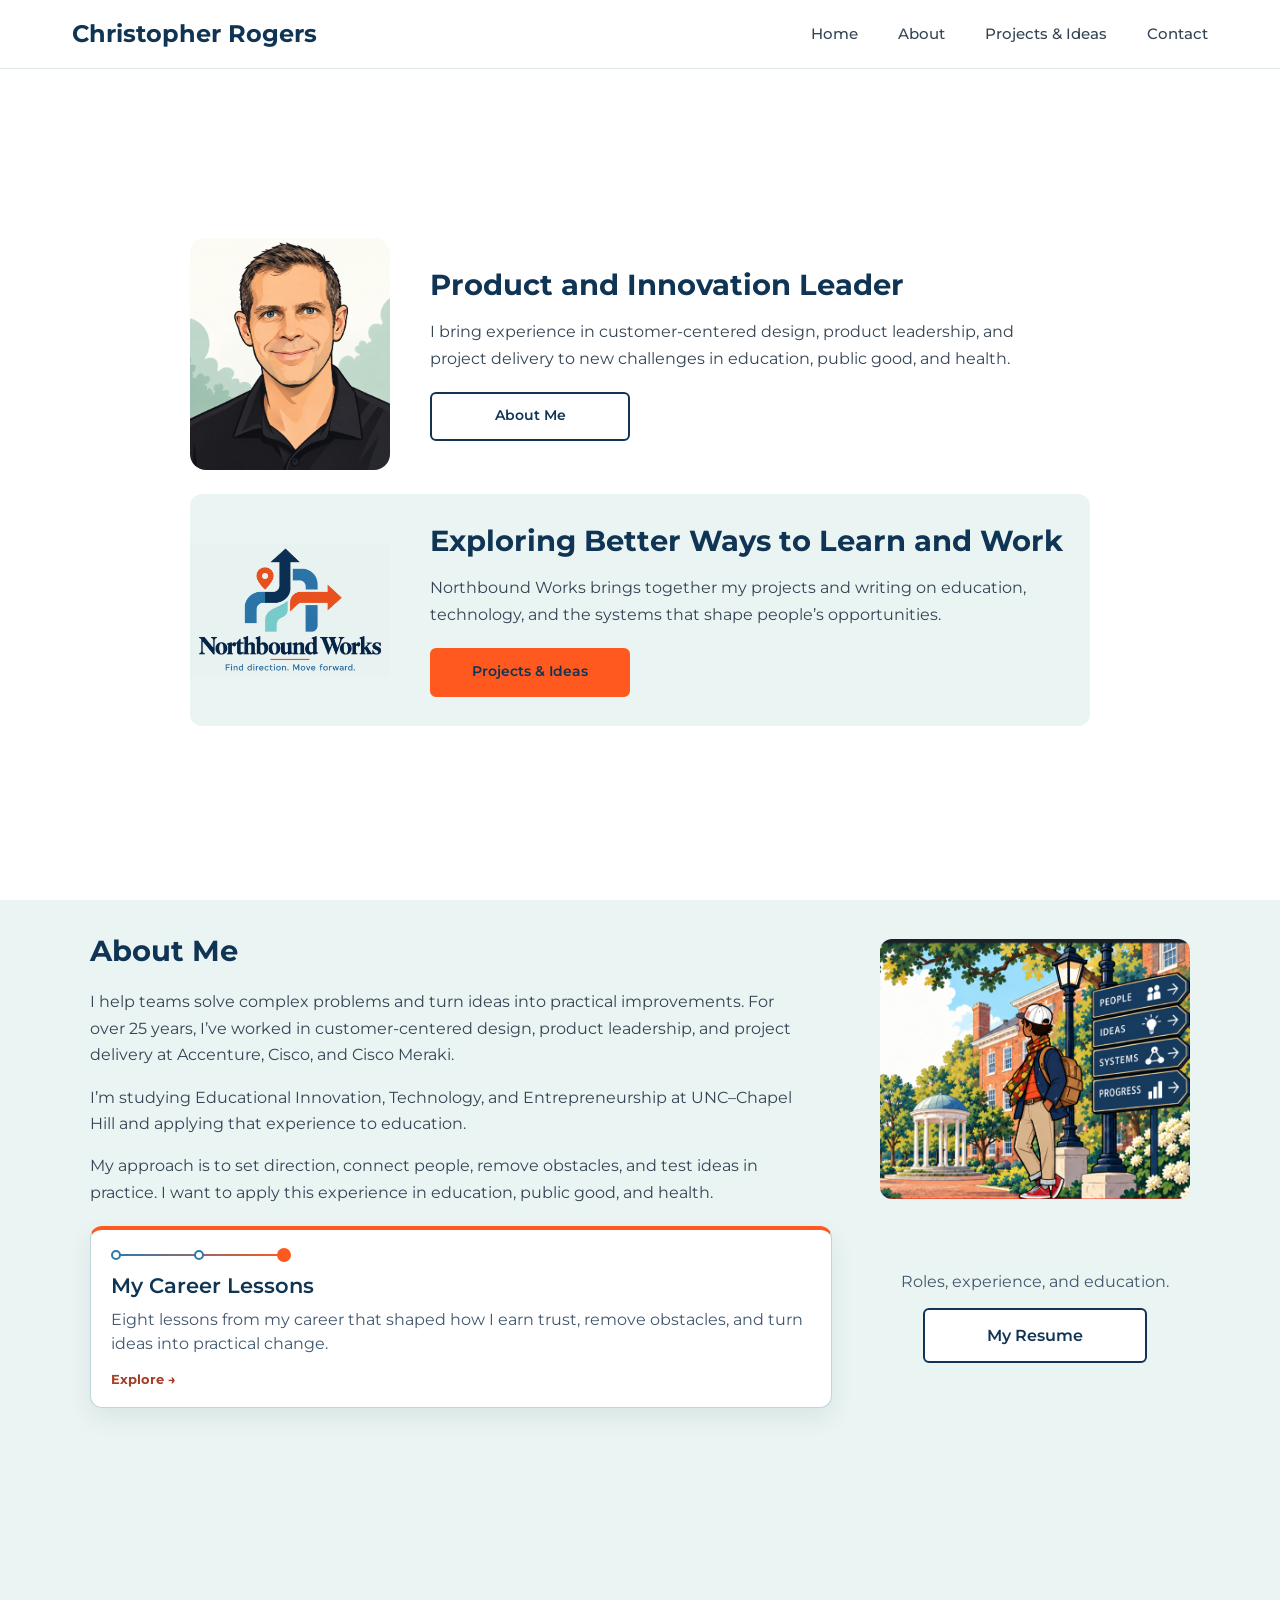
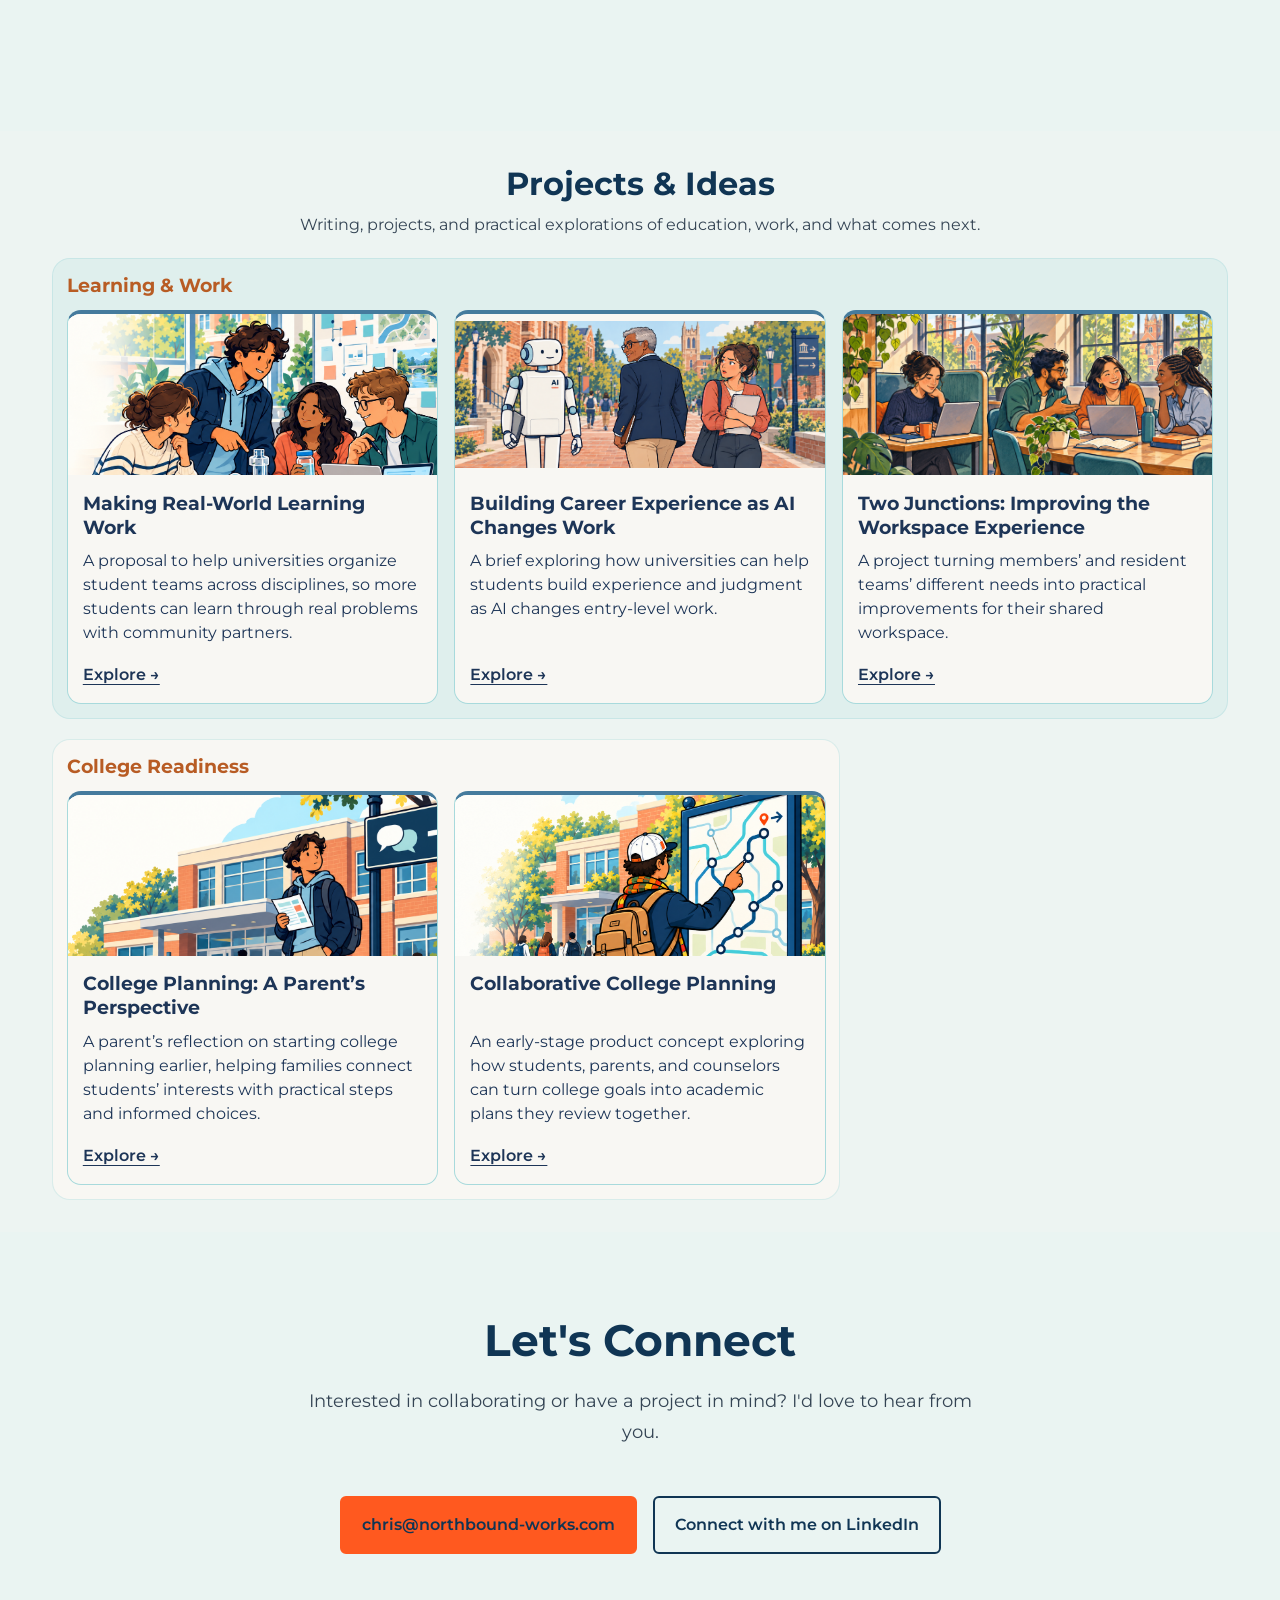
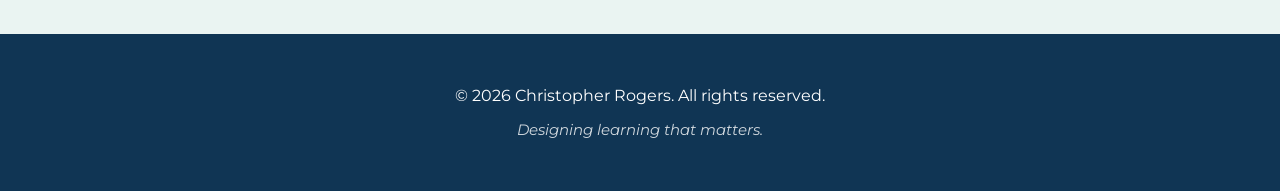
==== commit b9dd088d: "Balance project cards and refresh Two Junctions preview" ====
--- a/index.html
+++ b/index.html
@@ -11,7 +11,7 @@
     <link rel="preconnect" href="https://fonts.gstatic.com" crossorigin>
     <link href="https://fonts.googleapis.com/css2?family=Montserrat:wght@400;500;600;700&display=swap" rel="stylesheet">
 <link rel="stylesheet" href="writing-feature.css">
-<link rel="stylesheet" href="work.css?v=two-junctions-1"><link rel="stylesheet" href="real-world-learning.css"><link rel="stylesheet" href="jarvis-editorial.css"></head>
+<link rel="stylesheet" href="work.css?v=balanced-cards-2"><link rel="stylesheet" href="real-world-learning.css"><link rel="stylesheet" href="jarvis-editorial.css"></head>
 <body>
     <!-- Navigation -->
     <nav class="navbar">
@@ -98,7 +98,7 @@
 <article class="work-item"><a class="work-card" href="making-real-world-learning-work.html"><div class="work-image water-preview"><img src="images/real-world-learning-team.png" alt="An interdisciplinary student team collaborating on community water quality." loading="lazy"></div><div class="work-copy"><h3>Making Real-World Learning Work</h3><p>A proposal to help universities organize student teams across disciplines, so more students can learn through real problems with community partners.</p><span class="work-cta">Explore →</span></div></a></article>
 
 <article class="work-item"><a class="work-card" href="the-vanishing-apprentice.html"><div class="work-image"><img src="images/vanishing-apprentice.png" alt="A senior leader turns toward AI while an early-career colleague notices the diverted attention." loading="lazy" style="object-fit:contain"></div><div class="work-copy"><h3>Building Career Experience as AI Changes Work</h3><p>A brief exploring how universities can help students build experience and judgment as AI changes entry-level work.</p><span class="work-cta">Explore →</span></div></a></article>
-<article class="work-item"><a class="work-card" href="two-junctions.html"><div class="work-image junction-preview"><img src="images/two-junctions-preview.png" alt="Two Junctions: different member and resident needs within one shared workspace." loading="lazy" width="1150" height="590"></div><div class="work-copy"><h3>Two Junctions: Improving the Workspace Experience</h3><p>A project to improve printing, meeting setup, and everyday support at the Junction, guided by the different needs of individual members and resident UNC Innovate Carolina teams.</p><span class="work-cta">Explore →</span></div></a></article>
+<article class="work-item"><a class="work-card" href="two-junctions.html"><div class="work-image junction-preview"><img src="images/two-junctions-workspace-v2.png" alt="An individual working independently beside a team collaborating in a shared workspace." loading="lazy" width="1672" height="941"></div><div class="work-copy"><h3>Two Junctions: Improving the Workspace Experience</h3><p>A project turning members’ and resident teams’ different needs into practical improvements for their shared workspace.</p><span class="work-cta">Explore →</span></div></a></article>
 </div></div>
 <div class="work-group college-readiness" role="group" aria-labelledby="college-readiness-heading"><h3 class="work-group-heading" id="college-readiness-heading">College Readiness</h3><div class="work-grid">
 <article class="work-item"><a class="work-card" href="the-counselors-dilemma.html"><div class="work-image school-preview"><img src="images/high-school-pathways.png" alt="A high school student considering their next steps." loading="lazy"></div><div class="work-copy"><h3>College Planning: A Parent’s Perspective</h3><p>A parent’s reflection on starting college planning earlier, helping families connect students’ interests with practical steps and informed choices.</p><span class="work-cta">Explore →</span></div></a></article>
--- a/work.css
+++ b/work.css
@@ -1,28 +1,31 @@
 /* Shared home for projects and writing, in the Brand Brief V1 palette. */
 #home.hero { min-height: 100svh; scroll-margin-top: 0; }
 .work-section { background: #edf4f2; position: relative; }
+#work { --project-gap: 1rem; --group-padding: .85rem; padding: 2rem 0; scroll-margin-top: calc(var(--nav-height, 4rem) + 1rem); }
+#work .container { max-width: 1240px; }
+#work .section-title { font-size: 2rem; margin-bottom: .4rem; }
+#work .section-description { font-size: 1rem; max-width: 900px; margin-bottom: 1.25rem; }
 .legacy-anchor { position: absolute; top: 0; scroll-margin-top: 8rem; }
-.work-groups { display: grid; gap: 1.5rem; }
-.work-group { min-width: 0; padding: 1.25rem; border: 1px solid #a8dadc66; border-radius: 18px; }
+.work-groups { display: grid; gap: 1.25rem; }
+.work-group { min-width: 0; padding: var(--group-padding, .85rem); border: 1px solid #a8dadc66; border-radius: 18px; }
 .learning-work { background: #a8dadc33; }
 .college-readiness { background: #F8F7F3; }
-.work-group-heading { font-size: 1.25rem; color: #B85C24; margin-bottom: 1rem; }
-.work-grid { display: grid; grid-template-columns: repeat(2,minmax(0,1fr)); gap: 2rem; align-items: start; }
-.work-item { min-width: 0; }
-.work-card { display: flex; flex-direction: column; color: #1D3557; background: #F8F7F3; border: 1px solid #A8DADC; border-top: 4px solid #457B9D; border-radius: 14px; overflow: hidden; min-height: 530px; transition: box-shadow .2s; }
+.work-group-heading { font-size: 1.2rem; color: #B85C24; margin-bottom: .75rem; }
+.work-grid { display: grid; grid-template-columns: repeat(2,minmax(0,1fr)); gap: var(--project-gap, 1rem); align-items: stretch; }
+.work-item { min-width: 0; display: flex; }
+.work-card { display: flex; flex: 1; flex-direction: column; color: #1D3557; background: #F8F7F3; border: 1px solid #A8DADC; border-top: 4px solid #457B9D; border-radius: 14px; overflow: hidden; min-height: 0; transition: box-shadow .2s; }
 .work-card:hover { box-shadow: 0 8px 24px #1d35571a; }
 .work-card:focus-visible { outline: 3px solid #1D3557; outline-offset: 5px; }
-.work-image { height: 240px; overflow: hidden; background: #F8F7F3; }
+.work-image { aspect-ratio: 16 / 7; flex-shrink: 0; overflow: hidden; background: #F8F7F3; }
 .work-image img { display: block; width: 100%; height: 100%; object-fit: cover; }
 .school-preview img { object-position: 80% 20%; transform: scale(1.4); transform-origin: 80% 20%; }
 .jarvis-preview img { object-position: top center; }
-.junction-preview { background: #fff; }
-.junction-preview img { object-fit: contain; padding: .5rem; }
-.work-copy { padding: 1.5rem; display: flex; flex-direction: column; flex: 1; }
+.junction-preview img { object-position: center 50%; }
+.work-copy { padding: .95rem; display: flex; flex-direction: column; flex: 1; }
 .work-label { font-size: .72rem; text-transform: uppercase; letter-spacing: .06em; font-weight: 600; margin-bottom: .8rem; color: #1D3557; }
-.work-copy h3 { font-size: 1.8rem; color: #1D3557; line-height: 1.2; margin: 0 0 1rem; }
-.work-copy p:not(.work-label) { font-size: 1rem; line-height: 1.55; margin-bottom: 1rem; }
-.work-cta { text-decoration: underline; text-underline-offset: 4px; font-weight: 600; margin-top: auto; padding-top: .5rem; }
+.work-copy h3 { font-size: 1.2rem; color: #1D3557; line-height: 1.25; min-height: 2.5em; margin: 0 0 .65rem; }
+.work-copy p:not(.work-label) { font-size: 1rem; line-height: 1.5; margin-bottom: .75rem; }
+.work-cta { font-size: 1rem; text-decoration: underline; text-underline-offset: 4px; font-weight: 600; margin-top: auto; padding-top: .25rem; }
 .work-related { padding: 1rem .5rem; font-size: .9rem; color: #1D3557; }
 .work-related>a { text-decoration: underline; text-underline-offset: 4px; }
 .work-related details { margin-top: 1rem; }
@@ -54,46 +57,12 @@
 .jarvis-related { display: flex; justify-content: space-between; flex-wrap: wrap; gap: 1rem; font-size: .9rem; margin-top: 1.5rem; }
 .work-skip { position: absolute; top: -100px; background: #F8F7F3; z-index: 1100; padding: 1rem; }
 .work-skip:focus { top: 0; }
-@media(max-width:800px) { .jarvis-sheet { margin: 1rem; } .work-grid { gap: 1rem; } .work-image { height: 190px; } }
-@media(max-width:650px) { .work-grid { grid-template-columns: 1fr; } .work-card { min-height: 0; } .work-image { height: 220px; } .jarvis-content { padding: 1.25rem; } .jarvis-steps { grid-template-columns: 1fr; } .jarvis-figure img { max-height: none; width: 100%; } }
+@media(max-width:800px) { .jarvis-sheet { margin: 1rem; } }
+@media(max-width:650px) { #work .container { padding: 0 1rem; } .work-grid { grid-template-columns: 1fr; } .work-copy h3 { min-height: 0; } .work-image { aspect-ratio: 16 / 8; } .jarvis-content { padding: 1.25rem; } .jarvis-steps { grid-template-columns: 1fr; } .jarvis-figure img { max-height: none; width: 100%; } }
 @media(prefers-reduced-motion:reduce) { .work-card { transition: none; } }
 
-/* Three Learning & Work projects and two College Readiness projects. */
-@media(min-width:1100px) {
- #work { padding: 1.5rem 0 2rem; scroll-margin-top: 5rem; }
- #work .container { max-width: 1440px; }
- #work .section-title { font-size: 2rem; margin-bottom: .4rem; }
- #work .section-description { font-size: 1rem; max-width: 900px; margin-bottom: 1.25rem; }
- #work .work-groups { grid-template-columns: 1fr; }
- #work .work-group-heading { margin: 0 0 1rem; }
- #work .work-grid { gap: 1.25rem; align-items: stretch; }
- #work .learning-work .work-grid { grid-template-columns: repeat(3,minmax(0,1fr)); }
- #work .work-item { display: flex; }
- #work .work-card { min-height: 0; flex: 1; }
- #work .work-image { height: clamp(125px,16vh,180px); flex-shrink: 0; }
- #work .work-copy { padding: 1rem; }
- #work .work-label { font-size: .65rem; margin-bottom: .6rem; }
- #work .work-copy h3 { font-size: 1.4rem; margin-bottom: .7rem; }
- #work .work-copy p:not(.work-label) { font-size: .875rem; line-height: 1.5; margin-bottom: .7rem; }
- #work .work-cta { font-size: .875rem; }
- #work .work-related { font-size: .75rem; padding: .6rem .2rem; }
+/* Both categories use the same card width; the two-card row stays left aligned. */
+@media (min-width: 1000px) {
+    #work .learning-work .work-grid { grid-template-columns: repeat(3,minmax(0,1fr)); }
+    #work .college-readiness { width: calc((200% + 2 * var(--group-padding) + 2px - var(--project-gap)) / 3); }
 }
-@media (min-width: 1500px) {
-    #work .work-groups { grid-template-columns: minmax(0,3fr) minmax(0,2fr); align-items: stretch; }
-    #work .work-group { display: flex; flex-direction: column; }
-    #work .work-grid { flex: 1; }
-}
-/* Keep the project overview compact on laptop screens. */
-@media (min-width: 1100px) and (max-height: 800px) {
-    #work { padding: 1rem 0; scroll-margin-top: 4.5rem; }
-    #work .section-title { font-size: 1.75rem; margin-bottom: .25rem; }
-    #work .section-description { font-size: .9375rem; margin-bottom: .75rem; }
-    #work .work-group { padding: .75rem; gap: .75rem; }
-    #work .work-group-heading { font-size: 1.2rem; }
-    #work .work-grid { gap: .9rem; }
-    #work .work-image { height: clamp(85px, 15vh, 115px); }
-    #work .work-copy { padding: .85rem; }
-    #work .work-copy h3 { font-size: 1.2rem; margin-bottom: .6rem; }
-    #work .work-copy p:not(.work-label) { font-size: .875rem; line-height: 1.45; margin-bottom: .6rem; }
-    #work .work-label { margin-bottom: .5rem; }
-}
